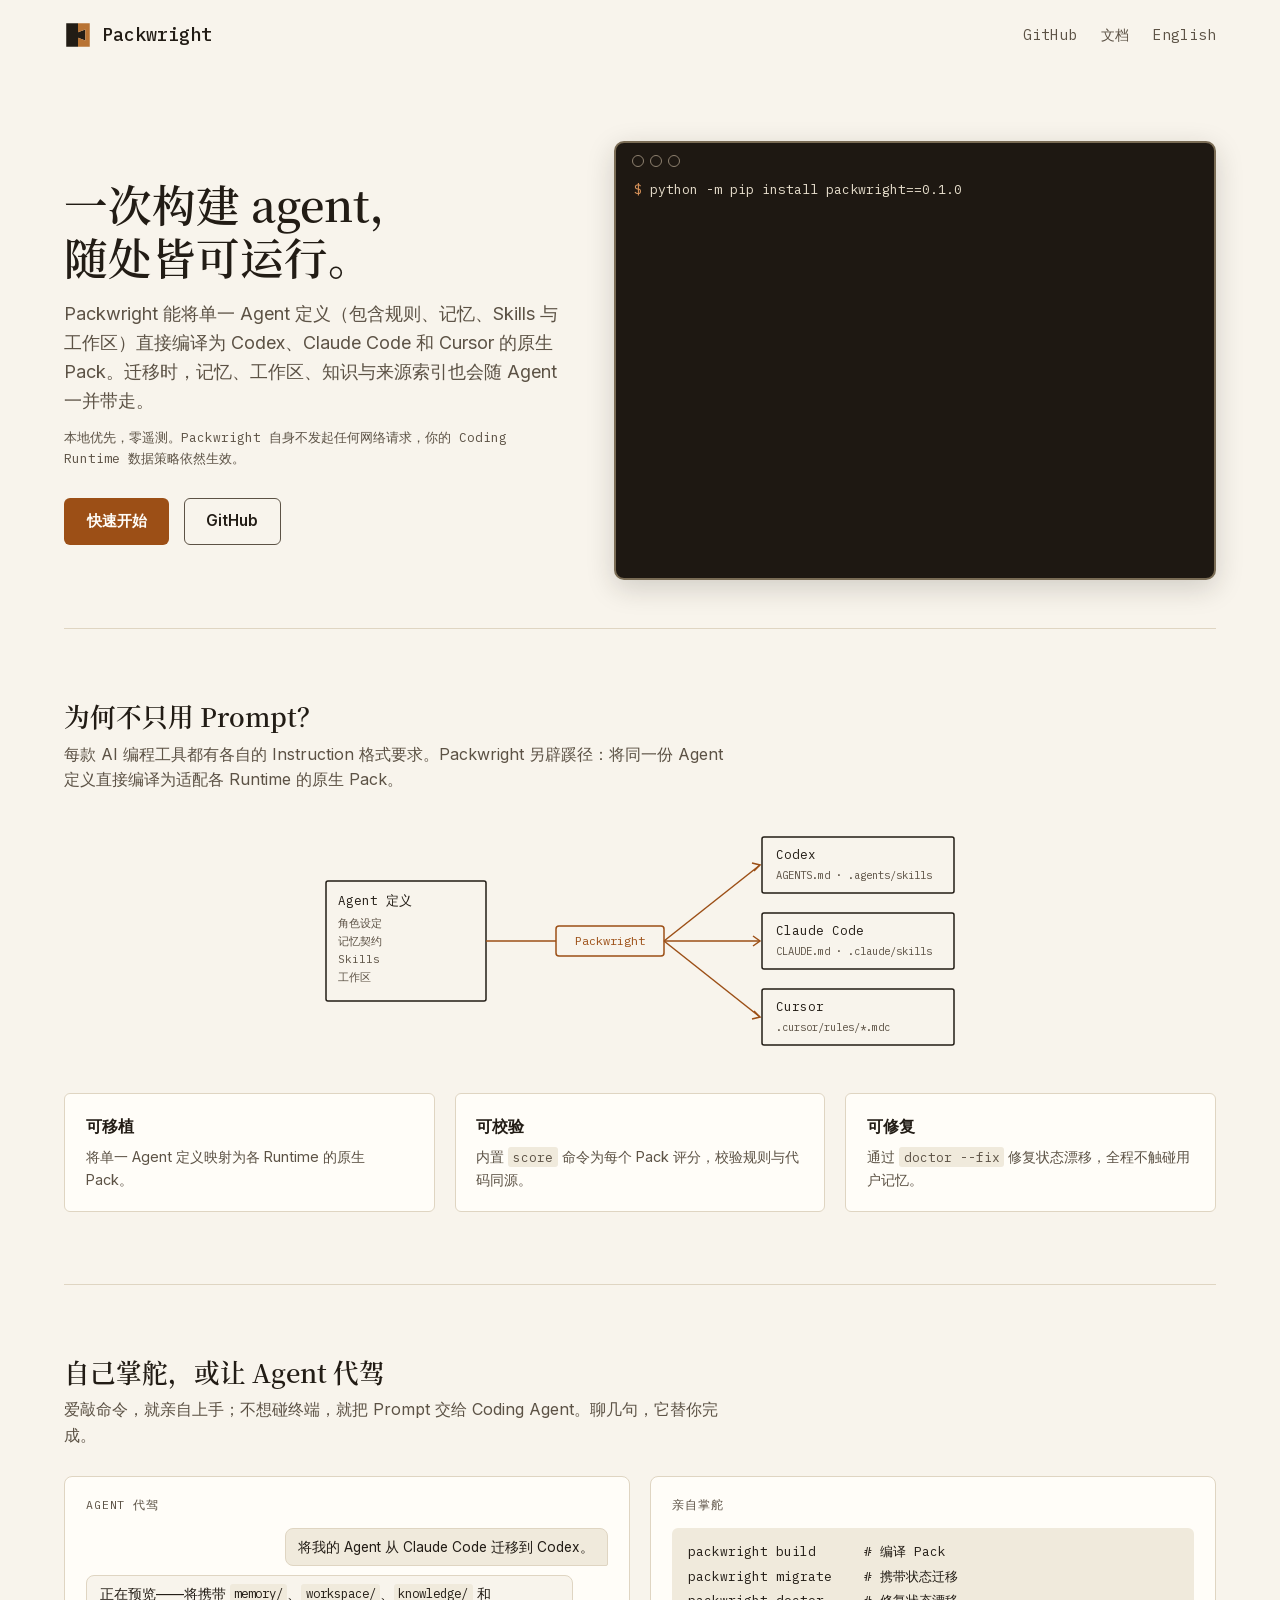
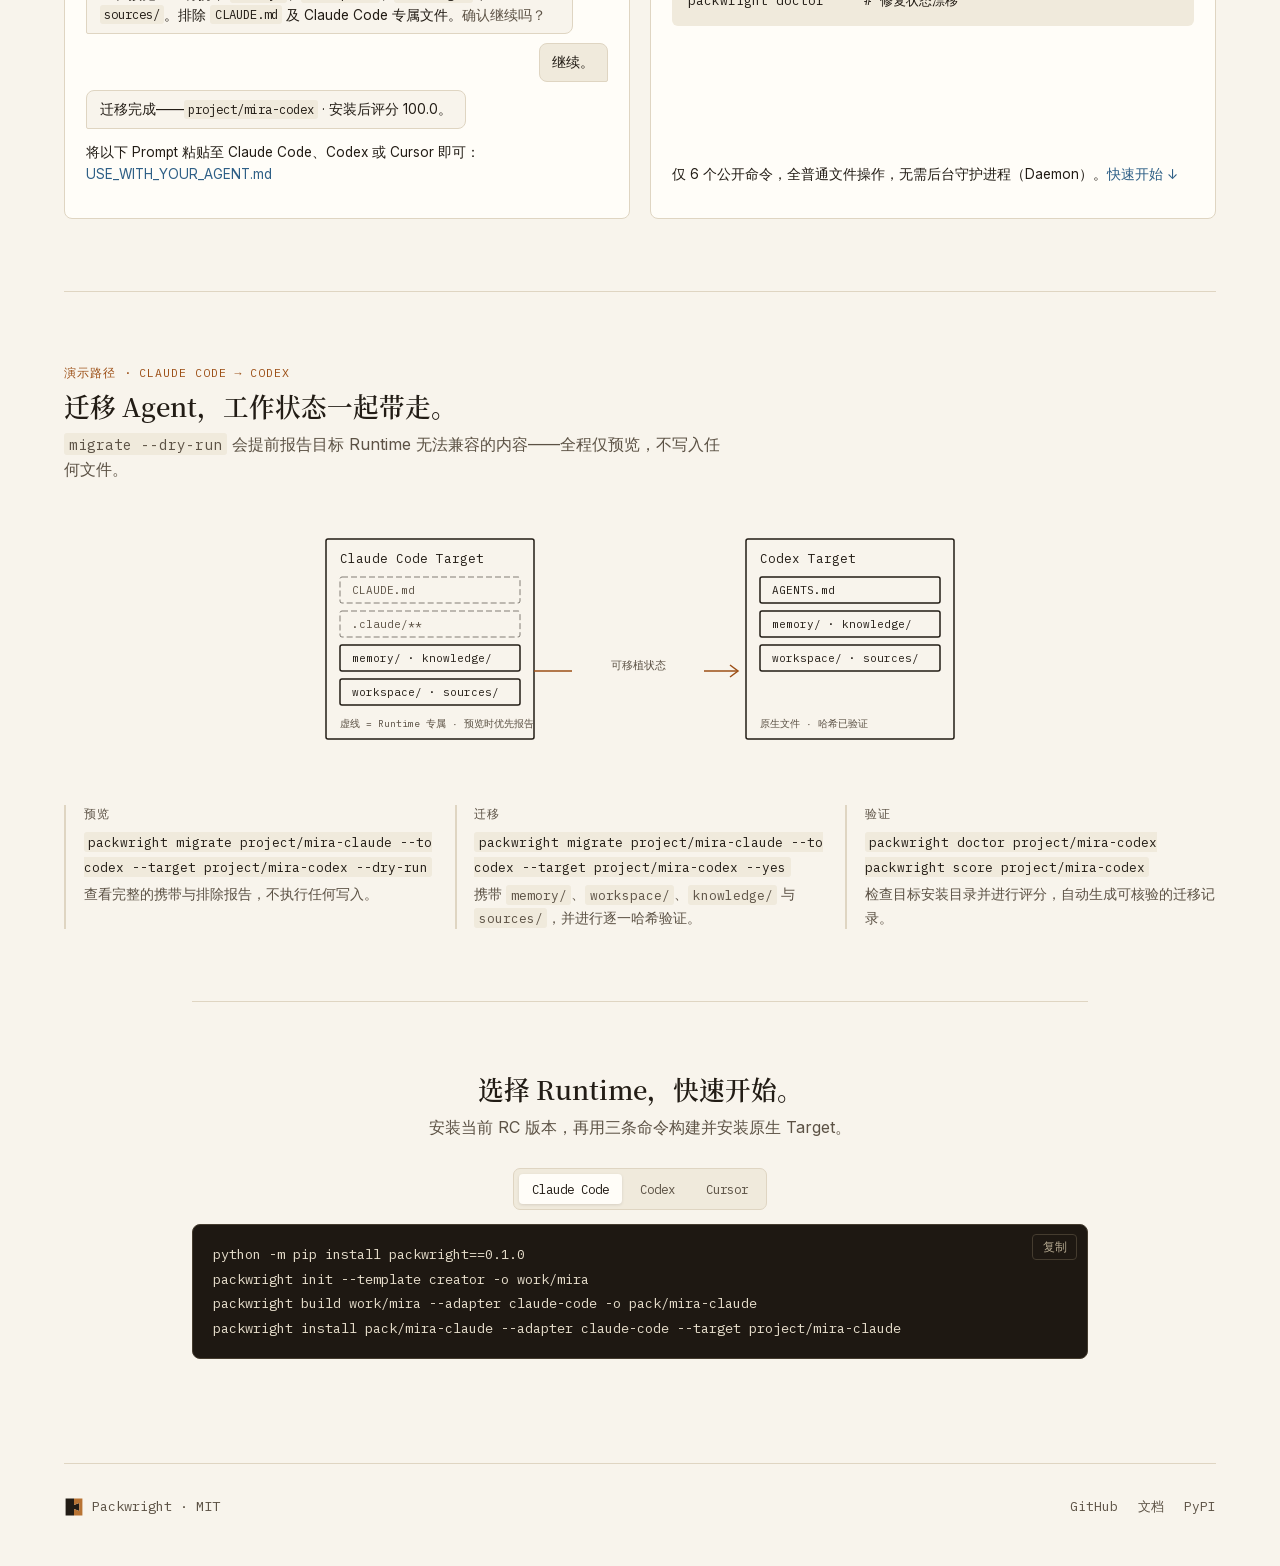
==== site/zh-CN.html @ 3d42422c "Prepare Packwright 0.1.0" ====
<!doctype html>
<html lang="zh-CN" data-theme="light">
<head>
<meta charset="utf-8">
<meta name="viewport" content="width=device-width, initial-scale=1">
<meta http-equiv="Content-Security-Policy" content="default-src 'none'; style-src 'unsafe-inline'; script-src 'self'; img-src 'self' data:; font-src 'self'; connect-src 'none'; media-src 'none'; frame-src 'none'; object-src 'none'; base-uri 'none'; form-action 'none'">
<link rel="canonical" href="https://pioneerjeff-labs.github.io/packwright/zh-CN.html">
<link rel="alternate" hreflang="en" href="https://pioneerjeff-labs.github.io/packwright/">
<link rel="alternate" hreflang="zh-CN" href="https://pioneerjeff-labs.github.io/packwright/zh-CN.html">
<link rel="alternate" hreflang="x-default" href="https://pioneerjeff-labs.github.io/packwright/">
<link rel="preload" href="../assets/fonts/fraunces-latin-600.woff2" as="font" type="font/woff2" crossorigin>
<link rel="preload" href="../assets/fonts/packwright-han-serif-600.otf" as="font" type="font/otf" crossorigin>
<link rel="preload" href="../assets/fonts/inter-latin-400-600.woff2" as="font" type="font/woff2" crossorigin>
<link rel="preload" href="../assets/fonts/ibm-plex-mono-latin-400.woff2" as="font" type="font/woff2" crossorigin>
<link rel="preload" href="../assets/fonts/ibm-plex-mono-latin-500.woff2" as="font" type="font/woff2" crossorigin>
<title>Packwright — 一次构建 agent，随处皆可运行</title>
<meta name="description" content="Packwright 可将单一 agent 定义编译为适配 Codex、Claude Code 和 Cursor 的原生 pack。一次构建，随处运行。">
<meta property="og:type" content="website">
<meta property="og:site_name" content="Packwright">
<meta property="og:locale" content="zh_CN">
<meta property="og:locale:alternate" content="en_US">
<meta property="og:title" content="Packwright — 一次构建 agent，随处皆可运行">
<meta property="og:description" content="将单一 agent 定义编译为 Codex、Claude Code 与 Cursor 的原生 pack。">
<meta property="og:url" content="https://pioneerjeff-labs.github.io/packwright/zh-CN.html">
<meta property="og:image" content="https://pioneerjeff-labs.github.io/packwright/assets/social-preview.png">
<meta name="twitter:card" content="summary_large_image">
<meta name="twitter:title" content="Packwright — 一次构建 agent，随处皆可运行">
<meta name="twitter:description" content="将单一 agent 定义编译为 Codex、Claude Code 与 Cursor 的原生 pack。">
<meta name="twitter:image" content="https://pioneerjeff-labs.github.io/packwright/assets/social-preview.png">
<style>
  @font-face{font-family:"Fraunces";font-style:normal;font-weight:600;font-display:swap;src:url("../assets/fonts/fraunces-latin-600.woff2") format("woff2");}
  @font-face{font-family:"Packwright Han Serif";font-style:normal;font-weight:600;font-display:swap;src:url("../assets/fonts/packwright-han-serif-600.otf") format("opentype");}
  @font-face{font-family:"Inter";font-style:normal;font-weight:100 900;font-display:swap;src:url("../assets/fonts/inter-latin-400-600.woff2") format("woff2");}
  @font-face{font-family:"IBM Plex Mono";font-style:normal;font-weight:400;font-display:swap;src:url("../assets/fonts/ibm-plex-mono-latin-400.woff2") format("woff2");}
  @font-face{font-family:"IBM Plex Mono";font-style:normal;font-weight:500;font-display:swap;src:url("../assets/fonts/ibm-plex-mono-latin-500.woff2") format("woff2");}
  :root {
    --pw-bg:#F8F4EC; --pw-bg-raised:#FFFDF8; --pw-text:#221C15; --pw-text-muted:#5C5245;
    --pw-border:#DFD5C2; --pw-accent:#9C4F16; --pw-accent-hover:#7F3F10; --pw-on-accent:#FFFDF8;
    --pw-link:#2E5F86; --pw-code-bg:#F0EADC; --mark-ink:#221C15;
    --f-display:"Packwright Han Serif","Noto Serif SC","Source Han Serif SC",serif;
    --f-body:"Inter",-apple-system,BlinkMacSystemFont,"Segoe UI",Roboto,"Noto Sans SC","PingFang SC","Microsoft YaHei",sans-serif;
    --f-mono:"IBM Plex Mono",ui-monospace,"SF Mono",Menlo,Consolas,"PingFang SC",monospace;
  }
  @media (prefers-color-scheme: dark){:root{
    --pw-bg:#221C15; --pw-bg-raised:#2C251C; --pw-text:#EFE8DB; --pw-text-muted:#B3A78F;
    --pw-border:#453C2F; --pw-accent:#D9935A; --pw-accent-hover:#E5A873; --pw-on-accent:#221C15;
    --pw-link:#8AB6D9; --pw-code-bg:#1A150F; --mark-ink:#EFE8DB;}}
  :root[data-theme="dark"]{
    --pw-bg:#221C15; --pw-bg-raised:#2C251C; --pw-text:#EFE8DB; --pw-text-muted:#B3A78F;
    --pw-border:#453C2F; --pw-accent:#D9935A; --pw-accent-hover:#E5A873; --pw-on-accent:#221C15;
    --pw-link:#8AB6D9; --pw-code-bg:#1A150F; --mark-ink:#EFE8DB;}
  :root[data-theme="light"]{
    --pw-bg:#F8F4EC; --pw-bg-raised:#FFFDF8; --pw-text:#221C15; --pw-text-muted:#5C5245;
    --pw-border:#DFD5C2; --pw-accent:#9C4F16; --pw-accent-hover:#7F3F10; --pw-on-accent:#FFFDF8;
    --pw-link:#2E5F86; --pw-code-bg:#F0EADC; --mark-ink:#221C15;}

  body{margin:0;background:var(--pw-bg);color:var(--pw-text);font-family:var(--f-body);line-height:1.6;}
  .wrap{max-width:72rem;margin:0 auto;padding:0 1.5rem;}
  a{color:var(--pw-link);text-decoration:none;}
  a:hover{text-decoration:underline;}
  :focus-visible{outline:2px solid var(--pw-accent);outline-offset:2px;}
  .btn-accent:focus-visible{outline-color:var(--pw-on-accent);outline-offset:-4px;}

  nav{display:flex;align-items:center;justify-content:space-between;padding:1.25rem 0;}
  .brand{display:flex;align-items:center;gap:.6rem;color:var(--pw-text);}
  .brand svg{width:28px;height:28px;flex:none;}
  .brand .wm{font-family:var(--f-mono);font-weight:500;font-size:1.15rem;}
  nav .links{display:flex;gap:1.5rem;font-family:var(--f-mono);font-size:.9rem;}
  nav .links a{color:var(--pw-text-muted);}
  @media (max-width:520px){
    .brand{gap:.4rem;}.brand svg{width:24px;height:24px;}.brand .wm{font-size:.95rem;}
    nav .links{gap:.8rem;font-size:.72rem;}
  }

  .hero{padding:4.5rem 0 3rem;display:grid;grid-template-columns:minmax(0,5fr) minmax(0,6fr);gap:3rem;align-items:center;}
  @media (max-width:900px){.hero{grid-template-columns:1fr;padding-top:2.5rem;}}
  h1{font-family:var(--f-display);font-weight:600;font-size:clamp(2rem,3.4vw,2.75rem);line-height:1.05;letter-spacing:-.015em;margin:0 0 1.1rem;text-wrap:balance;}
  .hero h1{line-height:1.22;letter-spacing:0;}
  .sub{font-size:1.125rem;color:var(--pw-text-muted);margin:0 0 .8rem;max-width:34rem;}
  .trust{font-family:var(--f-mono);font-size:.8rem;color:var(--pw-text-muted);margin:0 0 1.8rem;}
  .cta{display:flex;gap:.9rem;flex-wrap:wrap;}
  .btn{display:inline-block;padding:.65rem 1.35rem;border-radius:6px;font-weight:600;font-size:.95rem;cursor:pointer;border:1px solid transparent;}
  .btn-accent{background:var(--pw-accent);color:var(--pw-on-accent);}
  .btn-accent:hover{background:var(--pw-accent-hover);text-decoration:none;}
  .btn-ghost{border-color:var(--pw-text-muted);color:var(--pw-text);}
  .btn-ghost:hover{border-color:var(--pw-text);text-decoration:none;}

  .term{background:#1E1812;border:2px solid #7A6C55;border-radius:10px;font-family:var(--f-mono);
    font-size:.82rem;line-height:1.75;overflow:hidden;box-shadow:0 8px 28px rgba(34,28,21,.18);}
  .term-bar{display:flex;gap:6px;padding:.75rem 1rem .25rem;}
  .term-bar i{width:10px;height:10px;border-radius:50%;border:1.5px solid #8E816F;}
  .term-body{padding:.5rem 1.15rem 1.15rem;height:29em;overflow:auto;}
  .term-body div{white-space:pre;}
  .t-fg{color:#E6DDCB;} .t-dim{color:#8E816F;} .t-ok{color:#8FA662;}
  .t-note{color:#C9A554;} .t-cop{color:#D9935A;}
  .cursor{display:inline-block;width:.55em;height:1.1em;background:#D9935A;vertical-align:text-bottom;animation:blink 1s steps(1) infinite;}
  @keyframes blink{50%{opacity:0;}}
  @media (prefers-reduced-motion:reduce){.cursor{animation:none;}}

  section{padding:3.25rem 0;}
  @media (min-width:900px){section{padding:4.5rem 0;}}
  .sec-border{border-top:1px solid var(--pw-border);}
  h2{font-family:var(--f-display);font-weight:600;font-size:clamp(1.5rem,2vw,1.75rem);line-height:1.2;margin:0 0 .6rem;text-wrap:balance;}
  .lede{color:var(--pw-text-muted);max-width:42rem;margin:0 0 1.75rem;}
  .section-kicker{font-family:var(--f-mono);font-size:.72rem;letter-spacing:.08em;text-transform:uppercase;color:var(--pw-accent);margin:0 0 .55rem;}
  .diagram{width:100%;max-width:660px;height:auto;display:block;margin:0 auto 2rem;color:var(--pw-text);}
  .diagram text{font-family:var(--f-mono);}
  .figcap{font-family:var(--f-mono);font-size:.72rem;color:var(--pw-text-muted);text-align:center;margin:-1rem 0 2rem;}
  .cols{display:grid;grid-template-columns:repeat(auto-fit,minmax(220px,1fr));gap:1.25rem;}
  .card{background:var(--pw-bg-raised);border:1px solid var(--pw-border);border-radius:6px;padding:1.2rem 1.3rem;}
  .card h3{font-weight:600;font-size:1.02rem;margin:0 0 .35rem;}
  .card p{margin:0;font-size:.9rem;color:var(--pw-text-muted);}
  code{font-family:var(--f-mono);background:var(--pw-code-bg);padding:.12em .35em;border-radius:3px;font-size:.9em;}

  /* drive it your way */
  .drive{display:grid;grid-template-columns:repeat(auto-fit,minmax(290px,1fr));gap:1.25rem;align-items:stretch;}
  .panel{background:var(--pw-bg-raised);border:1px solid var(--pw-border);border-radius:8px;padding:1.2rem 1.3rem;display:flex;flex-direction:column;gap:.8rem;}
  .panel .tag{font-family:var(--f-mono);font-size:.72rem;letter-spacing:.08em;text-transform:uppercase;color:var(--pw-text-muted);}
  .chat{display:flex;flex-direction:column;gap:.55rem;font-size:.86rem;}
  .bub{max-width:88%;padding:.5rem .8rem;border-radius:8px;line-height:1.5;border:1px solid var(--pw-border);}
  .bub-u{align-self:flex-end;background:var(--pw-code-bg);border-bottom-right-radius:2px;}
  .bub-a{align-self:flex-start;background:var(--pw-bg);border-bottom-left-radius:2px;}
  .bub-a em{font-style:normal;color:var(--pw-text-muted);}
  .panel .foot{margin-top:auto;font-size:.85rem;}
  .minicode{font-family:var(--f-mono);font-size:.8rem;line-height:1.9;background:var(--pw-code-bg);border-radius:6px;padding:.8rem 1rem;overflow-x:auto;white-space:pre;}

  .qs{max-width:56rem;margin-inline:auto;text-align:center;}
  .qs .lede{margin-left:auto;margin-right:auto;}
  .runtime-tabs{display:inline-flex;gap:.35rem;padding:.3rem;background:var(--pw-code-bg);border:1px solid var(--pw-border);border-radius:7px;margin:0 0 .85rem;}
  .runtime-tab{font-family:var(--f-mono);font-size:.78rem;color:var(--pw-text-muted);background:transparent;border:0;border-radius:4px;padding:.45rem .8rem;cursor:pointer;}
  .runtime-tab[aria-selected="true"]{background:var(--pw-bg-raised);color:var(--pw-text);box-shadow:0 1px 3px rgba(34,28,21,.12);}
  .runtime-tab:hover{color:var(--pw-text);}
  .codeblock{position:relative;background:#1E1812;border:1px solid #453C2F;border-radius:8px;padding:1.1rem 1.25rem;overflow-x:auto;text-align:left;}
  .codeblock pre{margin:0;font-family:var(--f-mono);font-size:.85rem;line-height:1.8;color:#E6DDCB;}
  .copybtn{position:absolute;top:.6rem;right:.6rem;font-family:var(--f-mono);font-size:.72rem;
    background:transparent;color:#B3A78F;border:1px solid #453C2F;border-radius:4px;padding:.25rem .6rem;cursor:pointer;}
  .copybtn:hover{color:#EFE8DB;border-color:#8E816F;}
  @media (max-width:520px){.codeblock{padding-top:2.8rem;}}

  .winline{color:var(--pw-text-muted);max-width:42rem;margin:0 0 1.75rem;}
  .steps{display:grid;grid-template-columns:repeat(auto-fit,minmax(220px,1fr));gap:1.25rem;}
  .step{border-left:2px solid var(--pw-border);padding-left:1.1rem;}
  .step .n{font-family:var(--f-mono);font-size:.72rem;letter-spacing:.08em;text-transform:uppercase;color:var(--pw-text-muted);display:block;margin-bottom:.3rem;}
  .step p{margin:.2rem 0 0;font-size:.9rem;color:var(--pw-text-muted);}
  .step code{font-size:.8rem;}

  footer{border-top:1px solid var(--pw-border);padding:2rem 0 3rem;margin-top:2rem;
    display:flex;justify-content:space-between;gap:1.5rem;flex-wrap:wrap;align-items:center;}
  footer .fbrand{display:flex;align-items:center;gap:.5rem;}
  footer .fbrand svg{width:20px;height:20px;}
  footer .fbrand span{font-family:var(--f-mono);font-size:.85rem;color:var(--pw-text-muted);}
  footer .flinks{display:flex;gap:1.25rem;font-family:var(--f-mono);font-size:.8rem;flex-wrap:wrap;}
  footer .flinks a,footer .note{color:var(--pw-text-muted);}
  footer .note{font-size:.75rem;max-width:26rem;}
</style>
</head>
<body>
<div class="wrap">
  <nav aria-label="主导航">
    <a class="brand" href="zh-CN.html" aria-label="Packwright 中文首页">
      <svg viewBox="0 0 100 100" role="img" aria-label="Packwright 燕尾榫标识">
        <path fill="var(--mark-ink)" d="M8 8 H50 V40 L76 30 V70 L50 60 V92 H8 Z"/>
        <path fill="#B87333" d="M92 8 H50 V40 L76 30 V70 L50 60 V92 H92 Z"/>
      </svg>
      <span class="wm">Packwright</span>
    </a>
    <div class="links">
      <a href="https://github.com/pioneerjeff-labs/packwright">GitHub</a>
      <a href="https://github.com/pioneerjeff-labs/packwright/blob/main/docs/CLI.md">文档</a>
      <a href="index.html" lang="en" hreflang="en">English</a>
    </div>
  </nav>

  <header class="hero">
    <div>
      <h1>一次构建 agent，<br>随处皆可运行。</h1>
      <p class="sub">Packwright 能将单一 Agent 定义（包含规则、记忆、Skills 与工作区）直接编译为 Codex、Claude Code 和 Cursor 的原生 Pack。迁移时，记忆、工作区、知识与来源索引也会随 Agent 一并带走。</p>
      <p class="trust">本地优先，零遥测。Packwright 自身不发起任何网络请求，你的 Coding Runtime 数据策略依然生效。</p>
      <div class="cta">
        <a class="btn btn-accent" href="#quickstart">快速开始</a>
        <a class="btn btn-ghost" href="https://github.com/pioneerjeff-labs/packwright">GitHub</a>
      </div>
    </div>
    <div class="term" aria-label="终端演示：构建 Claude Code Target，再迁移到 Codex">
      <div class="term-bar" aria-hidden="true"><i></i><i></i><i></i></div>
      <div class="term-body" id="term"></div>
    </div>
  </header>

  <section class="sec-border" id="why">
    <h2>为何不只用 Prompt？</h2>
    <p class="lede">每款 AI 编程工具都有各自的 Instruction 格式要求。Packwright 另辟蹊径：将同一份 Agent 定义直接编译为适配各 Runtime 的原生 Pack。</p>
    <svg class="diagram" viewBox="0 0 660 240" role="img" aria-label="一份 Agent 定义通过 Packwright 编译成 Codex、Claude Code 和 Cursor 的原生 Pack">
      <rect x="16" y="60" width="160" height="120" rx="2" fill="none" stroke="currentColor" stroke-width="1.5"/>
      <text x="28" y="84" font-size="12.5" fill="currentColor">Agent 定义</text>
      <text x="28" y="106" font-size="11" fill="var(--pw-text-muted)">角色设定</text>
      <text x="28" y="124" font-size="11" fill="var(--pw-text-muted)">记忆契约</text>
      <text x="28" y="142" font-size="11" fill="var(--pw-text-muted)">Skills</text>
      <text x="28" y="160" font-size="11" fill="var(--pw-text-muted)">工作区</text>
      <line x1="176" y1="120" x2="246" y2="120" stroke="var(--pw-accent)" stroke-width="1.5"/>
      <rect x="246" y="105" width="108" height="30" rx="3" fill="none" stroke="var(--pw-accent)" stroke-width="1.5"/>
      <text x="300" y="124" font-size="12" fill="var(--pw-accent)" text-anchor="middle">Packwright</text>
      <line x1="354" y1="120" x2="450" y2="44" stroke="var(--pw-accent)" stroke-width="1.5"/>
      <line x1="354" y1="120" x2="450" y2="120" stroke="var(--pw-accent)" stroke-width="1.5"/>
      <line x1="354" y1="120" x2="450" y2="196" stroke="var(--pw-accent)" stroke-width="1.5"/>
      <path d="M442 42 L450 44 L444 50" fill="none" stroke="var(--pw-accent)" stroke-width="1.5"/>
      <path d="M443 115 L450 120 L443 125" fill="none" stroke="var(--pw-accent)" stroke-width="1.5"/>
      <path d="M444 190 L450 196 L442 198" fill="none" stroke="var(--pw-accent)" stroke-width="1.5"/>
      <rect x="452" y="16" width="192" height="56" rx="2" fill="none" stroke="currentColor" stroke-width="1.5"/>
      <text x="466" y="38" font-size="12.5" fill="currentColor">Codex</text>
      <text x="466" y="58" font-size="10.5" fill="var(--pw-text-muted)">AGENTS.md · .agents/skills</text>
      <rect x="452" y="92" width="192" height="56" rx="2" fill="none" stroke="currentColor" stroke-width="1.5"/>
      <text x="466" y="114" font-size="12.5" fill="currentColor">Claude Code</text>
      <text x="466" y="134" font-size="10.5" fill="var(--pw-text-muted)">CLAUDE.md · .claude/skills</text>
      <rect x="452" y="168" width="192" height="56" rx="2" fill="none" stroke="currentColor" stroke-width="1.5"/>
      <text x="466" y="190" font-size="12.5" fill="currentColor">Cursor</text>
      <text x="466" y="210" font-size="10.5" fill="var(--pw-text-muted)">.cursor/rules/*.mdc</text>
    </svg>
    <div class="cols">
      <div class="card"><h3>可移植</h3><p>将单一 Agent 定义映射为各 Runtime 的原生 Pack。</p></div>
      <div class="card"><h3>可校验</h3><p>内置 <code>score</code> 命令为每个 Pack 评分，校验规则与代码同源。</p></div>
      <div class="card"><h3>可修复</h3><p>通过 <code>doctor --fix</code> 修复状态漂移，全程不触碰用户记忆。</p></div>
    </div>
  </section>

  <section class="sec-border" id="drive">
    <h2>自己掌舵，或让 Agent 代驾</h2>
    <p class="lede">爱敲命令，就亲自上手；不想碰终端，就把 Prompt 交给 Coding Agent。聊几句，它替你完成。</p>
    <div class="drive">
      <div class="panel">
        <span class="tag">Agent 代驾</span>
        <div class="chat" aria-label="与 Coding Agent 对话的示例">
          <div class="bub bub-u">将我的 Agent 从 Claude Code 迁移到 Codex。</div>
          <div class="bub bub-a">正在预览——将携带 <code>memory/</code>、<code>workspace/</code>、<code>knowledge/</code> 和 <code>sources/</code>。排除 <code>CLAUDE.md</code> 及 Claude Code 专属文件。<em>确认继续吗？</em></div>
          <div class="bub bub-u">继续。</div>
          <div class="bub bub-a">迁移完成——<code>project/mira-codex</code> · 安装后评分 100.0。</div>
        </div>
        <p class="foot">将以下 Prompt 粘贴至 Claude Code、Codex 或 Cursor 即可：<a href="https://github.com/pioneerjeff-labs/packwright/blob/main/docs/USE_WITH_YOUR_AGENT.md">USE_WITH_YOUR_AGENT.md</a></p>
      </div>
      <div class="panel">
        <span class="tag">亲自掌舵</span>
        <div class="minicode">packwright build      # 编译 Pack
packwright migrate    # 携带状态迁移
packwright doctor     # 修复状态漂移</div>
        <p class="foot">仅 6 个公开命令，全普通文件操作，无需后台守护进程（Daemon）。<a href="#quickstart">快速开始 ↓</a></p>
      </div>
    </div>
  </section>

  <section class="sec-border" id="migrate">
    <p class="section-kicker">演示路径 · Claude Code → Codex</p>
    <h2>迁移 Agent，工作状态一起带走。</h2>
    <p class="winline"><code>migrate --dry-run</code> 会提前报告目标 Runtime 无法兼容的内容——全程仅预览，不写入任何文件。</p>
    <svg class="diagram" viewBox="0 0 660 262" role="img" aria-label="从 Claude Code Target 迁移到 Codex Target：可移植状态会被携带，Runtime 专属文件会留在原处并提前报告">
      <rect x="16" y="28" width="208" height="200" rx="2" fill="none" stroke="currentColor" stroke-width="1.5"/>
      <text x="30" y="52" font-size="12.5" fill="currentColor">Claude Code Target</text>
      <rect x="30" y="66" width="180" height="26" rx="2" fill="none" stroke="currentColor" stroke-width="1" stroke-dasharray="6 3" opacity=".55"/>
      <text x="42" y="83" font-size="11" fill="var(--pw-text-muted)">CLAUDE.md</text>
      <rect x="30" y="100" width="180" height="26" rx="2" fill="none" stroke="currentColor" stroke-width="1" stroke-dasharray="6 3" opacity=".55"/>
      <text x="42" y="117" font-size="11" fill="var(--pw-text-muted)">.claude/**</text>
      <rect x="30" y="134" width="180" height="26" rx="2" fill="none" stroke="currentColor" stroke-width="1.5"/>
      <text x="42" y="151" font-size="11" fill="currentColor">memory/ · knowledge/</text>
      <rect x="30" y="168" width="180" height="26" rx="2" fill="none" stroke="currentColor" stroke-width="1.5"/>
      <text x="42" y="185" font-size="11" fill="currentColor">workspace/ · sources/</text>
      <text x="30" y="216" font-size="9.5" fill="var(--pw-text-muted)">虚线 = Runtime 专属 · 预览时优先报告</text>
      <line x1="224" y1="160" x2="428" y2="160" stroke="var(--pw-accent)" stroke-width="1.5"/>
      <path d="M420 154 L428 160 L420 166" fill="none" stroke="var(--pw-accent)" stroke-width="1.5"/>
      <rect x="262" y="144" width="132" height="20" fill="var(--pw-bg)"/>
      <text x="328" y="158" font-size="10.5" fill="var(--pw-text-muted)" text-anchor="middle">可移植状态</text>
      <rect x="436" y="28" width="208" height="200" rx="2" fill="none" stroke="currentColor" stroke-width="1.5"/>
      <text x="450" y="52" font-size="12.5" fill="currentColor">Codex Target</text>
      <rect x="450" y="66" width="180" height="26" rx="2" fill="none" stroke="currentColor" stroke-width="1.5"/>
      <text x="462" y="83" font-size="11" fill="currentColor">AGENTS.md</text>
      <text x="462" y="60" font-size="9.5" fill="var(--pw-text-muted)"></text>
      <rect x="450" y="100" width="180" height="26" rx="2" fill="none" stroke="currentColor" stroke-width="1.5"/>
      <text x="462" y="117" font-size="11" fill="currentColor">memory/ · knowledge/</text>
      <rect x="450" y="134" width="180" height="26" rx="2" fill="none" stroke="currentColor" stroke-width="1.5"/>
      <text x="462" y="151" font-size="11" fill="currentColor">workspace/ · sources/</text>
      <text x="450" y="216" font-size="9.5" fill="var(--pw-text-muted)">原生文件 · 哈希已验证</text>
    </svg>
    <div class="steps">
      <div class="step"><span class="n">预览</span><code>packwright migrate project/mira-claude --to codex --target project/mira-codex --dry-run</code><p>查看完整的携带与排除报告，不执行任何写入。</p></div>
      <div class="step"><span class="n">迁移</span><code>packwright migrate project/mira-claude --to codex --target project/mira-codex --yes</code><p>携带 <code>memory/</code>、<code>workspace/</code>、<code>knowledge/</code> 与 <code>sources/</code>，并进行逐一哈希验证。</p></div>
      <div class="step"><span class="n">验证</span><code>packwright doctor project/mira-codex<br>packwright score project/mira-codex</code><p>检查目标安装目录并进行评分，自动生成可核验的迁移记录。</p></div>
    </div>
  </section>

  <section class="sec-border qs" id="quickstart">
    <h2>选择 Runtime，快速开始。</h2>
    <p class="lede">安装当前 RC 版本，再用三条命令构建并安装原生 Target。</p>
    <div class="runtime-tabs" role="tablist" aria-label="选择 Runtime">
      <button class="runtime-tab" id="runtime-claude" type="button" role="tab" aria-selected="true" aria-controls="quickstart-panel" data-adapter="claude-code">Claude Code</button>
      <button class="runtime-tab" id="runtime-codex" type="button" role="tab" aria-selected="false" aria-controls="quickstart-panel" data-adapter="codex" tabindex="-1">Codex</button>
      <button class="runtime-tab" id="runtime-cursor" type="button" role="tab" aria-selected="false" aria-controls="quickstart-panel" data-adapter="cursor" tabindex="-1">Cursor</button>
    </div>
    <div class="codeblock" id="quickstart-panel" role="tabpanel" aria-labelledby="runtime-claude">
      <button class="copybtn" id="copyqs" data-idle-label="复制" data-copied-label="已复制" aria-label="复制快速开始命令">复制</button>
      <pre id="qs-code">python -m pip install packwright==0.1.0
packwright init --template creator -o work/mira
packwright build work/mira --adapter claude-code -o pack/mira-claude
packwright install pack/mira-claude --adapter claude-code --target project/mira-claude</pre>
    </div>
  </section>

  <footer>
    <div class="fbrand">
      <svg viewBox="0 0 100 100" aria-hidden="true">
        <path fill="var(--mark-ink)" d="M8 8 H50 V40 L76 30 V70 L50 60 V92 H8 Z"/>
        <path fill="#B87333" d="M92 8 H50 V40 L76 30 V70 L50 60 V92 H92 Z"/>
      </svg>
      <span>Packwright · MIT</span>
    </div>
    <div class="flinks">
      <a href="https://github.com/pioneerjeff-labs/packwright">GitHub</a>
      <a href="https://github.com/pioneerjeff-labs/packwright/blob/main/docs/CLI.md">文档</a>
      <a href="https://pypi.org/project/packwright/0.1.0/">PyPI</a>
    </div>
  </footer>
</div>

<script src="demo.js" defer></script>
</body>
</html>
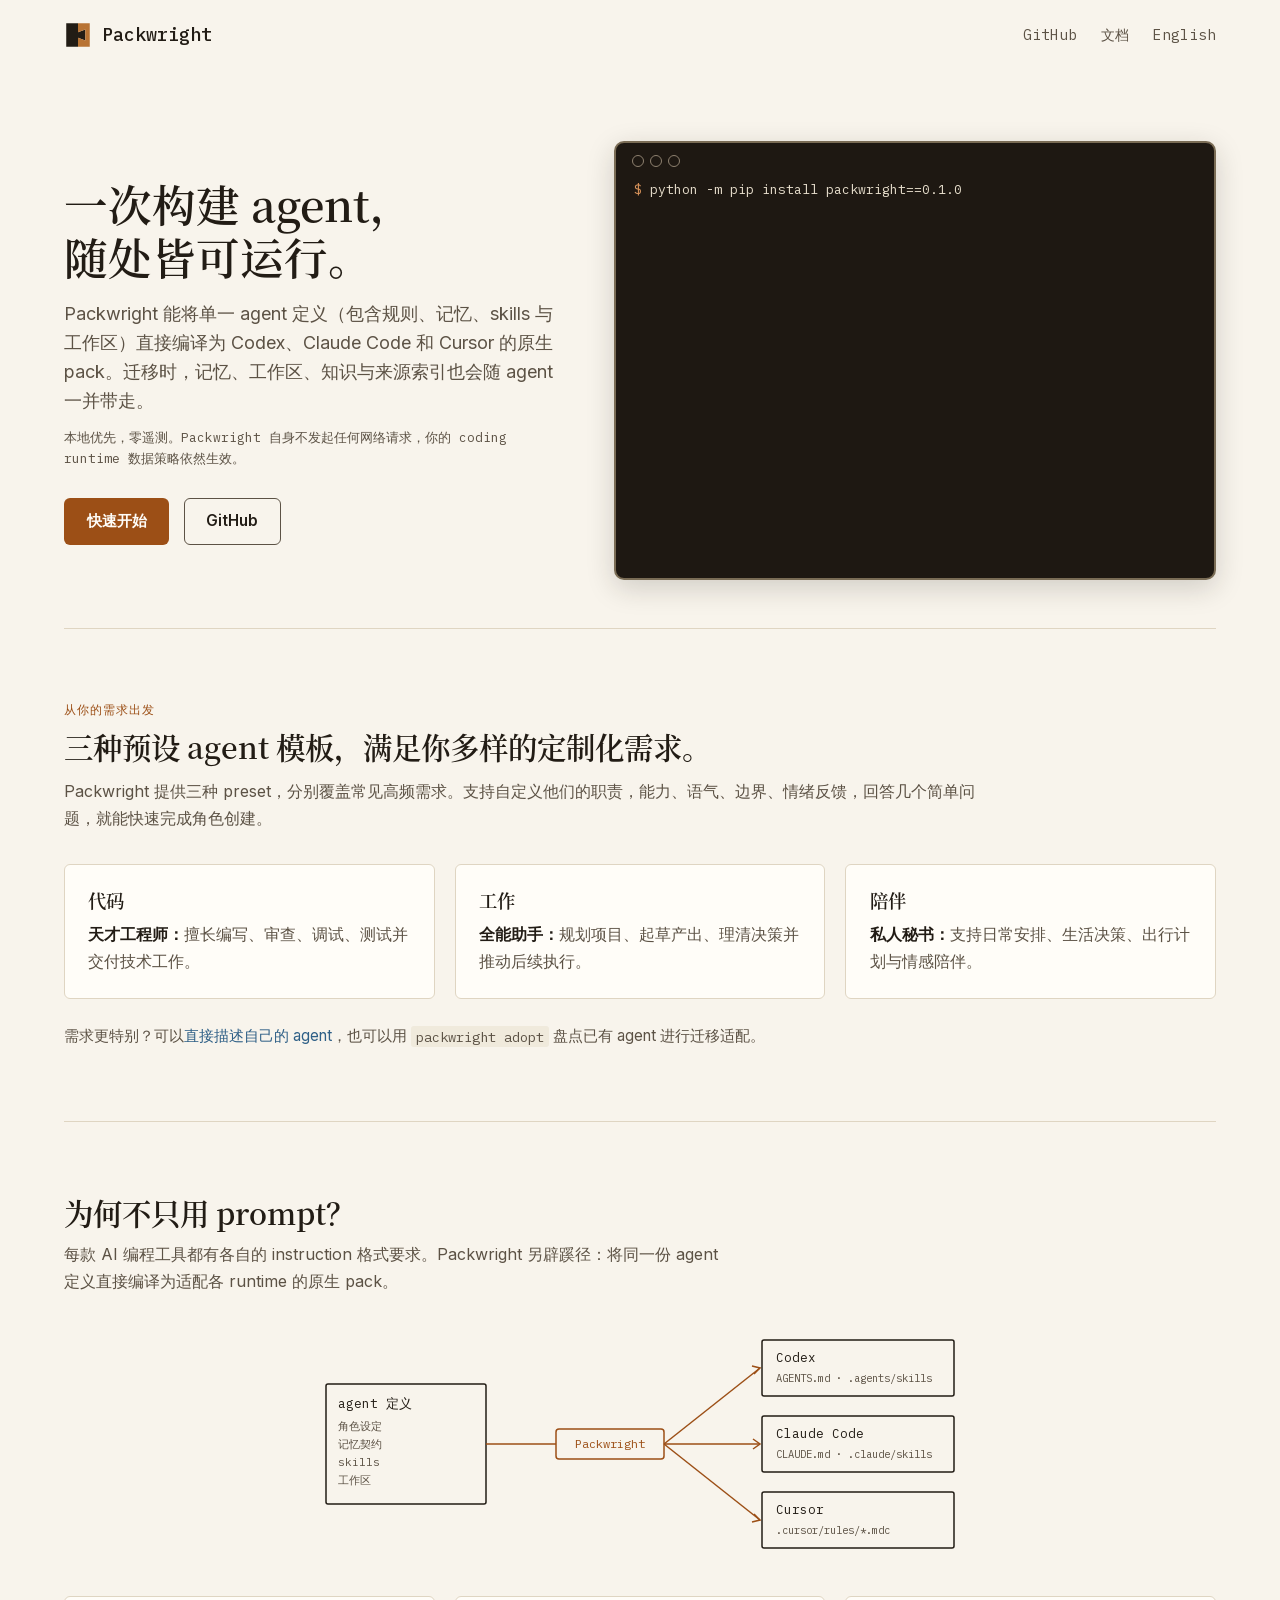
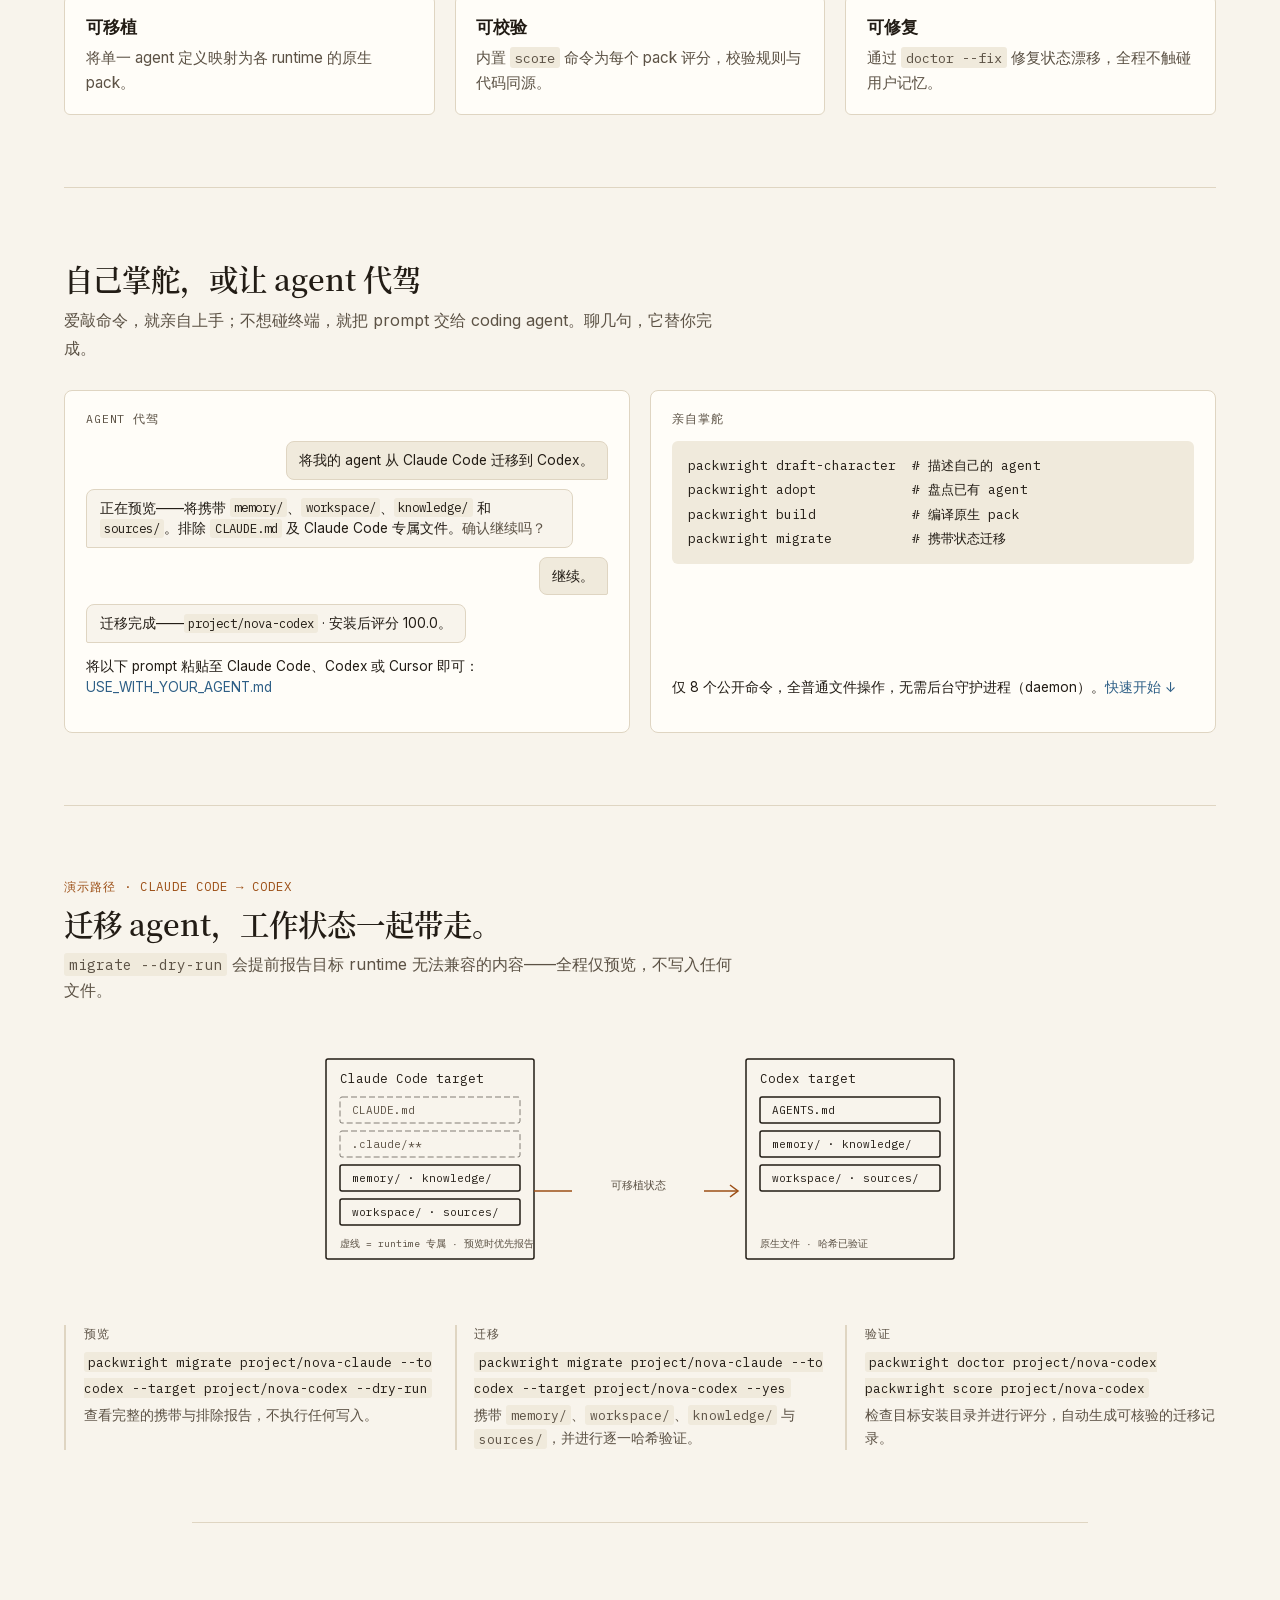
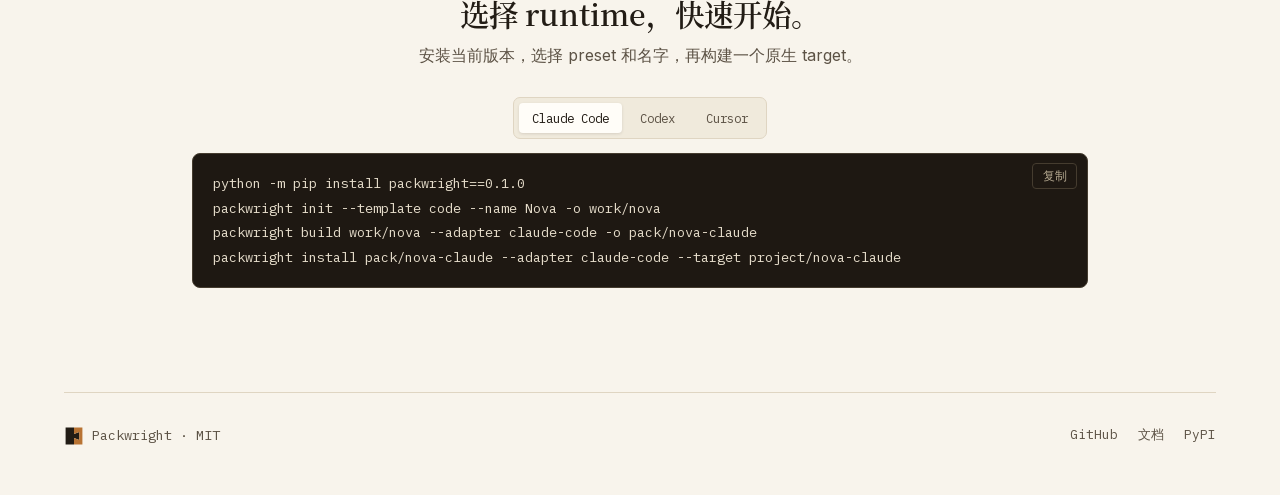
==== commit 447d9a0f: "Finalize 0.1.0 creation flow and launch hardening" ====
--- a/site/zh-CN.html
+++ b/site/zh-CN.html
@@ -37,7 +37,7 @@
     --pw-bg:#F8F4EC; --pw-bg-raised:#FFFDF8; --pw-text:#221C15; --pw-text-muted:#5C5245;
     --pw-border:#DFD5C2; --pw-accent:#9C4F16; --pw-accent-hover:#7F3F10; --pw-on-accent:#FFFDF8;
     --pw-link:#2E5F86; --pw-code-bg:#F0EADC; --mark-ink:#221C15;
-    --f-display:"Packwright Han Serif","Noto Serif SC","Source Han Serif SC",serif;
+    --f-display:"Packwright Han Serif","Songti SC","STSong","Noto Serif SC","Source Han Serif SC","SimSun",serif;
     --f-body:"Inter",-apple-system,BlinkMacSystemFont,"Segoe UI",Roboto,"Noto Sans SC","PingFang SC","Microsoft YaHei",sans-serif;
     --f-mono:"IBM Plex Mono",ui-monospace,"SF Mono",Menlo,Consolas,"PingFang SC",monospace;
   }
@@ -54,7 +54,7 @@
     --pw-border:#DFD5C2; --pw-accent:#9C4F16; --pw-accent-hover:#7F3F10; --pw-on-accent:#FFFDF8;
     --pw-link:#2E5F86; --pw-code-bg:#F0EADC; --mark-ink:#221C15;}
 
-  body{margin:0;background:var(--pw-bg);color:var(--pw-text);font-family:var(--f-body);line-height:1.6;}
+  body{margin:0;background:var(--pw-bg);color:var(--pw-text);font-family:var(--f-body);font-size:16px;line-height:1.6;}
   .wrap{max-width:72rem;margin:0 auto;padding:0 1.5rem;}
   a{color:var(--pw-link);text-decoration:none;}
   a:hover{text-decoration:underline;}
@@ -100,16 +100,27 @@
   section{padding:3.25rem 0;}
   @media (min-width:900px){section{padding:4.5rem 0;}}
   .sec-border{border-top:1px solid var(--pw-border);}
-  h2{font-family:var(--f-display);font-weight:600;font-size:clamp(1.5rem,2vw,1.75rem);line-height:1.2;margin:0 0 .6rem;text-wrap:balance;}
-  .lede{color:var(--pw-text-muted);max-width:42rem;margin:0 0 1.75rem;}
-  .section-kicker{font-family:var(--f-mono);font-size:.72rem;letter-spacing:.08em;text-transform:uppercase;color:var(--pw-accent);margin:0 0 .55rem;}
+  h2{font-family:var(--f-display);font-weight:600;font-size:clamp(1.625rem,2.3vw,2rem);line-height:1.25;margin:0 0 .65rem;text-wrap:balance;}
+  .lede{color:var(--pw-text-muted);font-size:1rem;line-height:1.7;max-width:42rem;margin:0 0 1.75rem;}
+  .section-kicker{font-family:var(--f-mono);font-size:.78rem;line-height:1.4;letter-spacing:.08em;text-transform:uppercase;color:var(--pw-accent);margin:0 0 .6rem;}
   .diagram{width:100%;max-width:660px;height:auto;display:block;margin:0 auto 2rem;color:var(--pw-text);}
   .diagram text{font-family:var(--f-mono);}
   .figcap{font-family:var(--f-mono);font-size:.72rem;color:var(--pw-text-muted);text-align:center;margin:-1rem 0 2rem;}
   .cols{display:grid;grid-template-columns:repeat(auto-fit,minmax(220px,1fr));gap:1.25rem;}
   .card{background:var(--pw-bg-raised);border:1px solid var(--pw-border);border-radius:6px;padding:1.2rem 1.3rem;}
-  .card h3{font-weight:600;font-size:1.02rem;margin:0 0 .35rem;}
-  .card p{margin:0;font-size:.9rem;color:var(--pw-text-muted);}
+  .card h3{font-weight:600;font-size:1.05rem;line-height:1.35;margin:0 0 .4rem;}
+  .card p{margin:0;font-size:.95rem;line-height:1.65;color:var(--pw-text-muted);}
+  .preset-section h2{max-width:58rem;margin-bottom:.8rem;}
+  .preset-section .lede{max-width:58rem;margin-bottom:2rem;}
+  .preset-card{padding:1.4rem 1.45rem;}
+  .preset-card h3{font-family:var(--f-display);font-size:1.15rem;margin-bottom:.6rem;}
+  .preset-card p{font-size:.975rem;line-height:1.72;}
+  .preset-card strong{color:var(--pw-text);font-weight:600;}
+  .preset-note{color:var(--pw-text-muted);font-size:.95rem;line-height:1.7;max-width:58rem;margin:1.5rem 0 0;}
+  @media (max-width:520px){
+    .preset-section h2{font-size:1.65rem;line-height:1.3;}
+    .preset-card{padding:1.2rem 1.25rem;}
+  }
   code{font-family:var(--f-mono);background:var(--pw-code-bg);padding:.12em .35em;border-radius:3px;font-size:.9em;}
 
   /* drive it your way */
@@ -174,28 +185,40 @@
   <header class="hero">
     <div>
       <h1>一次构建 agent，<br>随处皆可运行。</h1>
-      <p class="sub">Packwright 能将单一 Agent 定义（包含规则、记忆、Skills 与工作区）直接编译为 Codex、Claude Code 和 Cursor 的原生 Pack。迁移时，记忆、工作区、知识与来源索引也会随 Agent 一并带走。</p>
-      <p class="trust">本地优先，零遥测。Packwright 自身不发起任何网络请求，你的 Coding Runtime 数据策略依然生效。</p>
+      <p class="sub">Packwright 能将单一 agent 定义（包含规则、记忆、skills 与工作区）直接编译为 Codex、Claude Code 和 Cursor 的原生 pack。迁移时，记忆、工作区、知识与来源索引也会随 agent 一并带走。</p>
+      <p class="trust">本地优先，零遥测。Packwright 自身不发起任何网络请求，你的 coding runtime 数据策略依然生效。</p>
       <div class="cta">
-        <a class="btn btn-accent" href="#quickstart">快速开始</a>
+        <a class="btn btn-accent" href="#start">快速开始</a>
         <a class="btn btn-ghost" href="https://github.com/pioneerjeff-labs/packwright">GitHub</a>
       </div>
     </div>
-    <div class="term" aria-label="终端演示：构建 Claude Code Target，再迁移到 Codex">
+    <div class="term" aria-label="终端演示：构建 Claude Code target，再迁移到 Codex">
       <div class="term-bar" aria-hidden="true"><i></i><i></i><i></i></div>
       <div class="term-body" id="term"></div>
     </div>
   </header>
 
+  <section class="sec-border preset-section" id="start">
+    <p class="section-kicker">从你的需求出发</p>
+    <h2>三种预设 agent 模板，满足你多样的定制化需求。</h2>
+    <p class="lede">Packwright 提供三种 preset，分别覆盖常见高频需求。支持自定义他们的职责，能力、语气、边界、情绪反馈，回答几个简单问题，就能快速完成角色创建。</p>
+    <div class="cols">
+      <div class="card preset-card"><h3>代码</h3><p><strong>天才工程师：</strong>擅长编写、审查、调试、测试并交付技术工作。</p></div>
+      <div class="card preset-card"><h3>工作</h3><p><strong>全能助手：</strong>规划项目、起草产出、理清决策并推动后续执行。</p></div>
+      <div class="card preset-card"><h3>陪伴</h3><p><strong>私人秘书：</strong>支持日常安排、生活决策、出行计划与情感陪伴。</p></div>
+    </div>
+    <p class="preset-note">需求更特别？可以<a href="https://github.com/pioneerjeff-labs/packwright/blob/main/docs/USE_WITH_YOUR_AGENT.md">直接描述自己的 agent</a>，也可以用 <code>packwright adopt</code> 盘点已有 agent 进行迁移适配。</p>
+  </section>
+
   <section class="sec-border" id="why">
-    <h2>为何不只用 Prompt？</h2>
-    <p class="lede">每款 AI 编程工具都有各自的 Instruction 格式要求。Packwright 另辟蹊径：将同一份 Agent 定义直接编译为适配各 Runtime 的原生 Pack。</p>
-    <svg class="diagram" viewBox="0 0 660 240" role="img" aria-label="一份 Agent 定义通过 Packwright 编译成 Codex、Claude Code 和 Cursor 的原生 Pack">
+    <h2>为何不只用 prompt？</h2>
+    <p class="lede">每款 AI 编程工具都有各自的 instruction 格式要求。Packwright 另辟蹊径：将同一份 agent 定义直接编译为适配各 runtime 的原生 pack。</p>
+    <svg class="diagram" viewBox="0 0 660 240" role="img" aria-label="一份 agent 定义通过 Packwright 编译成 Codex、Claude Code 和 Cursor 的原生 pack">
       <rect x="16" y="60" width="160" height="120" rx="2" fill="none" stroke="currentColor" stroke-width="1.5"/>
-      <text x="28" y="84" font-size="12.5" fill="currentColor">Agent 定义</text>
+      <text x="28" y="84" font-size="12.5" fill="currentColor">agent 定义</text>
       <text x="28" y="106" font-size="11" fill="var(--pw-text-muted)">角色设定</text>
       <text x="28" y="124" font-size="11" fill="var(--pw-text-muted)">记忆契约</text>
-      <text x="28" y="142" font-size="11" fill="var(--pw-text-muted)">Skills</text>
+      <text x="28" y="142" font-size="11" fill="var(--pw-text-muted)">skills</text>
       <text x="28" y="160" font-size="11" fill="var(--pw-text-muted)">工作区</text>
       <line x1="176" y1="120" x2="246" y2="120" stroke="var(--pw-accent)" stroke-width="1.5"/>
       <rect x="246" y="105" width="108" height="30" rx="3" fill="none" stroke="var(--pw-accent)" stroke-width="1.5"/>
@@ -217,43 +240,44 @@
       <text x="466" y="210" font-size="10.5" fill="var(--pw-text-muted)">.cursor/rules/*.mdc</text>
     </svg>
     <div class="cols">
-      <div class="card"><h3>可移植</h3><p>将单一 Agent 定义映射为各 Runtime 的原生 Pack。</p></div>
-      <div class="card"><h3>可校验</h3><p>内置 <code>score</code> 命令为每个 Pack 评分，校验规则与代码同源。</p></div>
+      <div class="card"><h3>可移植</h3><p>将单一 agent 定义映射为各 runtime 的原生 pack。</p></div>
+      <div class="card"><h3>可校验</h3><p>内置 <code>score</code> 命令为每个 pack 评分，校验规则与代码同源。</p></div>
       <div class="card"><h3>可修复</h3><p>通过 <code>doctor --fix</code> 修复状态漂移，全程不触碰用户记忆。</p></div>
     </div>
   </section>
 
   <section class="sec-border" id="drive">
-    <h2>自己掌舵，或让 Agent 代驾</h2>
-    <p class="lede">爱敲命令，就亲自上手；不想碰终端，就把 Prompt 交给 Coding Agent。聊几句，它替你完成。</p>
+    <h2>自己掌舵，或让 agent 代驾</h2>
+    <p class="lede">爱敲命令，就亲自上手；不想碰终端，就把 prompt 交给 coding agent。聊几句，它替你完成。</p>
     <div class="drive">
       <div class="panel">
-        <span class="tag">Agent 代驾</span>
-        <div class="chat" aria-label="与 Coding Agent 对话的示例">
-          <div class="bub bub-u">将我的 Agent 从 Claude Code 迁移到 Codex。</div>
+        <span class="tag">agent 代驾</span>
+        <div class="chat" aria-label="与 coding agent 对话的示例">
+          <div class="bub bub-u">将我的 agent 从 Claude Code 迁移到 Codex。</div>
           <div class="bub bub-a">正在预览——将携带 <code>memory/</code>、<code>workspace/</code>、<code>knowledge/</code> 和 <code>sources/</code>。排除 <code>CLAUDE.md</code> 及 Claude Code 专属文件。<em>确认继续吗？</em></div>
           <div class="bub bub-u">继续。</div>
-          <div class="bub bub-a">迁移完成——<code>project/mira-codex</code> · 安装后评分 100.0。</div>
+          <div class="bub bub-a">迁移完成——<code>project/nova-codex</code> · 安装后评分 100.0。</div>
         </div>
-        <p class="foot">将以下 Prompt 粘贴至 Claude Code、Codex 或 Cursor 即可：<a href="https://github.com/pioneerjeff-labs/packwright/blob/main/docs/USE_WITH_YOUR_AGENT.md">USE_WITH_YOUR_AGENT.md</a></p>
+        <p class="foot">将以下 prompt 粘贴至 Claude Code、Codex 或 Cursor 即可：<a href="https://github.com/pioneerjeff-labs/packwright/blob/main/docs/USE_WITH_YOUR_AGENT.md">USE_WITH_YOUR_AGENT.md</a></p>
       </div>
       <div class="panel">
         <span class="tag">亲自掌舵</span>
-        <div class="minicode">packwright build      # 编译 Pack
-packwright migrate    # 携带状态迁移
-packwright doctor     # 修复状态漂移</div>
-        <p class="foot">仅 6 个公开命令，全普通文件操作，无需后台守护进程（Daemon）。<a href="#quickstart">快速开始 ↓</a></p>
+        <div class="minicode">packwright draft-character  # 描述自己的 agent
+packwright adopt            # 盘点已有 agent
+packwright build            # 编译原生 pack
+packwright migrate          # 携带状态迁移</div>
+        <p class="foot">仅 8 个公开命令，全普通文件操作，无需后台守护进程（daemon）。<a href="#quickstart">快速开始 ↓</a></p>
       </div>
     </div>
   </section>
 
   <section class="sec-border" id="migrate">
     <p class="section-kicker">演示路径 · Claude Code → Codex</p>
-    <h2>迁移 Agent，工作状态一起带走。</h2>
-    <p class="winline"><code>migrate --dry-run</code> 会提前报告目标 Runtime 无法兼容的内容——全程仅预览，不写入任何文件。</p>
-    <svg class="diagram" viewBox="0 0 660 262" role="img" aria-label="从 Claude Code Target 迁移到 Codex Target：可移植状态会被携带，Runtime 专属文件会留在原处并提前报告">
+    <h2>迁移 agent，工作状态一起带走。</h2>
+    <p class="winline"><code>migrate --dry-run</code> 会提前报告目标 runtime 无法兼容的内容——全程仅预览，不写入任何文件。</p>
+    <svg class="diagram" viewBox="0 0 660 262" role="img" aria-label="从 Claude Code target 迁移到 Codex target：可移植状态会被携带，runtime 专属文件会留在原处并提前报告">
       <rect x="16" y="28" width="208" height="200" rx="2" fill="none" stroke="currentColor" stroke-width="1.5"/>
-      <text x="30" y="52" font-size="12.5" fill="currentColor">Claude Code Target</text>
+      <text x="30" y="52" font-size="12.5" fill="currentColor">Claude Code target</text>
       <rect x="30" y="66" width="180" height="26" rx="2" fill="none" stroke="currentColor" stroke-width="1" stroke-dasharray="6 3" opacity=".55"/>
       <text x="42" y="83" font-size="11" fill="var(--pw-text-muted)">CLAUDE.md</text>
       <rect x="30" y="100" width="180" height="26" rx="2" fill="none" stroke="currentColor" stroke-width="1" stroke-dasharray="6 3" opacity=".55"/>
@@ -262,13 +286,13 @@
       <text x="42" y="151" font-size="11" fill="currentColor">memory/ · knowledge/</text>
       <rect x="30" y="168" width="180" height="26" rx="2" fill="none" stroke="currentColor" stroke-width="1.5"/>
       <text x="42" y="185" font-size="11" fill="currentColor">workspace/ · sources/</text>
-      <text x="30" y="216" font-size="9.5" fill="var(--pw-text-muted)">虚线 = Runtime 专属 · 预览时优先报告</text>
+      <text x="30" y="216" font-size="9.5" fill="var(--pw-text-muted)">虚线 = runtime 专属 · 预览时优先报告</text>
       <line x1="224" y1="160" x2="428" y2="160" stroke="var(--pw-accent)" stroke-width="1.5"/>
       <path d="M420 154 L428 160 L420 166" fill="none" stroke="var(--pw-accent)" stroke-width="1.5"/>
       <rect x="262" y="144" width="132" height="20" fill="var(--pw-bg)"/>
       <text x="328" y="158" font-size="10.5" fill="var(--pw-text-muted)" text-anchor="middle">可移植状态</text>
       <rect x="436" y="28" width="208" height="200" rx="2" fill="none" stroke="currentColor" stroke-width="1.5"/>
-      <text x="450" y="52" font-size="12.5" fill="currentColor">Codex Target</text>
+      <text x="450" y="52" font-size="12.5" fill="currentColor">Codex target</text>
       <rect x="450" y="66" width="180" height="26" rx="2" fill="none" stroke="currentColor" stroke-width="1.5"/>
       <text x="462" y="83" font-size="11" fill="currentColor">AGENTS.md</text>
       <text x="462" y="60" font-size="9.5" fill="var(--pw-text-muted)"></text>
@@ -279,16 +303,16 @@
       <text x="450" y="216" font-size="9.5" fill="var(--pw-text-muted)">原生文件 · 哈希已验证</text>
     </svg>
     <div class="steps">
-      <div class="step"><span class="n">预览</span><code>packwright migrate project/mira-claude --to codex --target project/mira-codex --dry-run</code><p>查看完整的携带与排除报告，不执行任何写入。</p></div>
-      <div class="step"><span class="n">迁移</span><code>packwright migrate project/mira-claude --to codex --target project/mira-codex --yes</code><p>携带 <code>memory/</code>、<code>workspace/</code>、<code>knowledge/</code> 与 <code>sources/</code>，并进行逐一哈希验证。</p></div>
-      <div class="step"><span class="n">验证</span><code>packwright doctor project/mira-codex<br>packwright score project/mira-codex</code><p>检查目标安装目录并进行评分，自动生成可核验的迁移记录。</p></div>
+      <div class="step"><span class="n">预览</span><code>packwright migrate project/nova-claude --to codex --target project/nova-codex --dry-run</code><p>查看完整的携带与排除报告，不执行任何写入。</p></div>
+      <div class="step"><span class="n">迁移</span><code>packwright migrate project/nova-claude --to codex --target project/nova-codex --yes</code><p>携带 <code>memory/</code>、<code>workspace/</code>、<code>knowledge/</code> 与 <code>sources/</code>，并进行逐一哈希验证。</p></div>
+      <div class="step"><span class="n">验证</span><code>packwright doctor project/nova-codex<br>packwright score project/nova-codex</code><p>检查目标安装目录并进行评分，自动生成可核验的迁移记录。</p></div>
     </div>
   </section>
 
   <section class="sec-border qs" id="quickstart">
-    <h2>选择 Runtime，快速开始。</h2>
-    <p class="lede">安装当前 RC 版本，再用三条命令构建并安装原生 Target。</p>
-    <div class="runtime-tabs" role="tablist" aria-label="选择 Runtime">
+    <h2>选择 runtime，快速开始。</h2>
+    <p class="lede">安装当前版本，选择 preset 和名字，再构建一个原生 target。</p>
+    <div class="runtime-tabs" role="tablist" aria-label="选择 runtime">
       <button class="runtime-tab" id="runtime-claude" type="button" role="tab" aria-selected="true" aria-controls="quickstart-panel" data-adapter="claude-code">Claude Code</button>
       <button class="runtime-tab" id="runtime-codex" type="button" role="tab" aria-selected="false" aria-controls="quickstart-panel" data-adapter="codex" tabindex="-1">Codex</button>
       <button class="runtime-tab" id="runtime-cursor" type="button" role="tab" aria-selected="false" aria-controls="quickstart-panel" data-adapter="cursor" tabindex="-1">Cursor</button>
@@ -296,9 +320,9 @@
     <div class="codeblock" id="quickstart-panel" role="tabpanel" aria-labelledby="runtime-claude">
       <button class="copybtn" id="copyqs" data-idle-label="复制" data-copied-label="已复制" aria-label="复制快速开始命令">复制</button>
       <pre id="qs-code">python -m pip install packwright==0.1.0
-packwright init --template creator -o work/mira
-packwright build work/mira --adapter claude-code -o pack/mira-claude
-packwright install pack/mira-claude --adapter claude-code --target project/mira-claude</pre>
+packwright init --template code --name Nova -o work/nova
+packwright build work/nova --adapter claude-code -o pack/nova-claude
+packwright install pack/nova-claude --adapter claude-code --target project/nova-claude</pre>
     </div>
   </section>
 
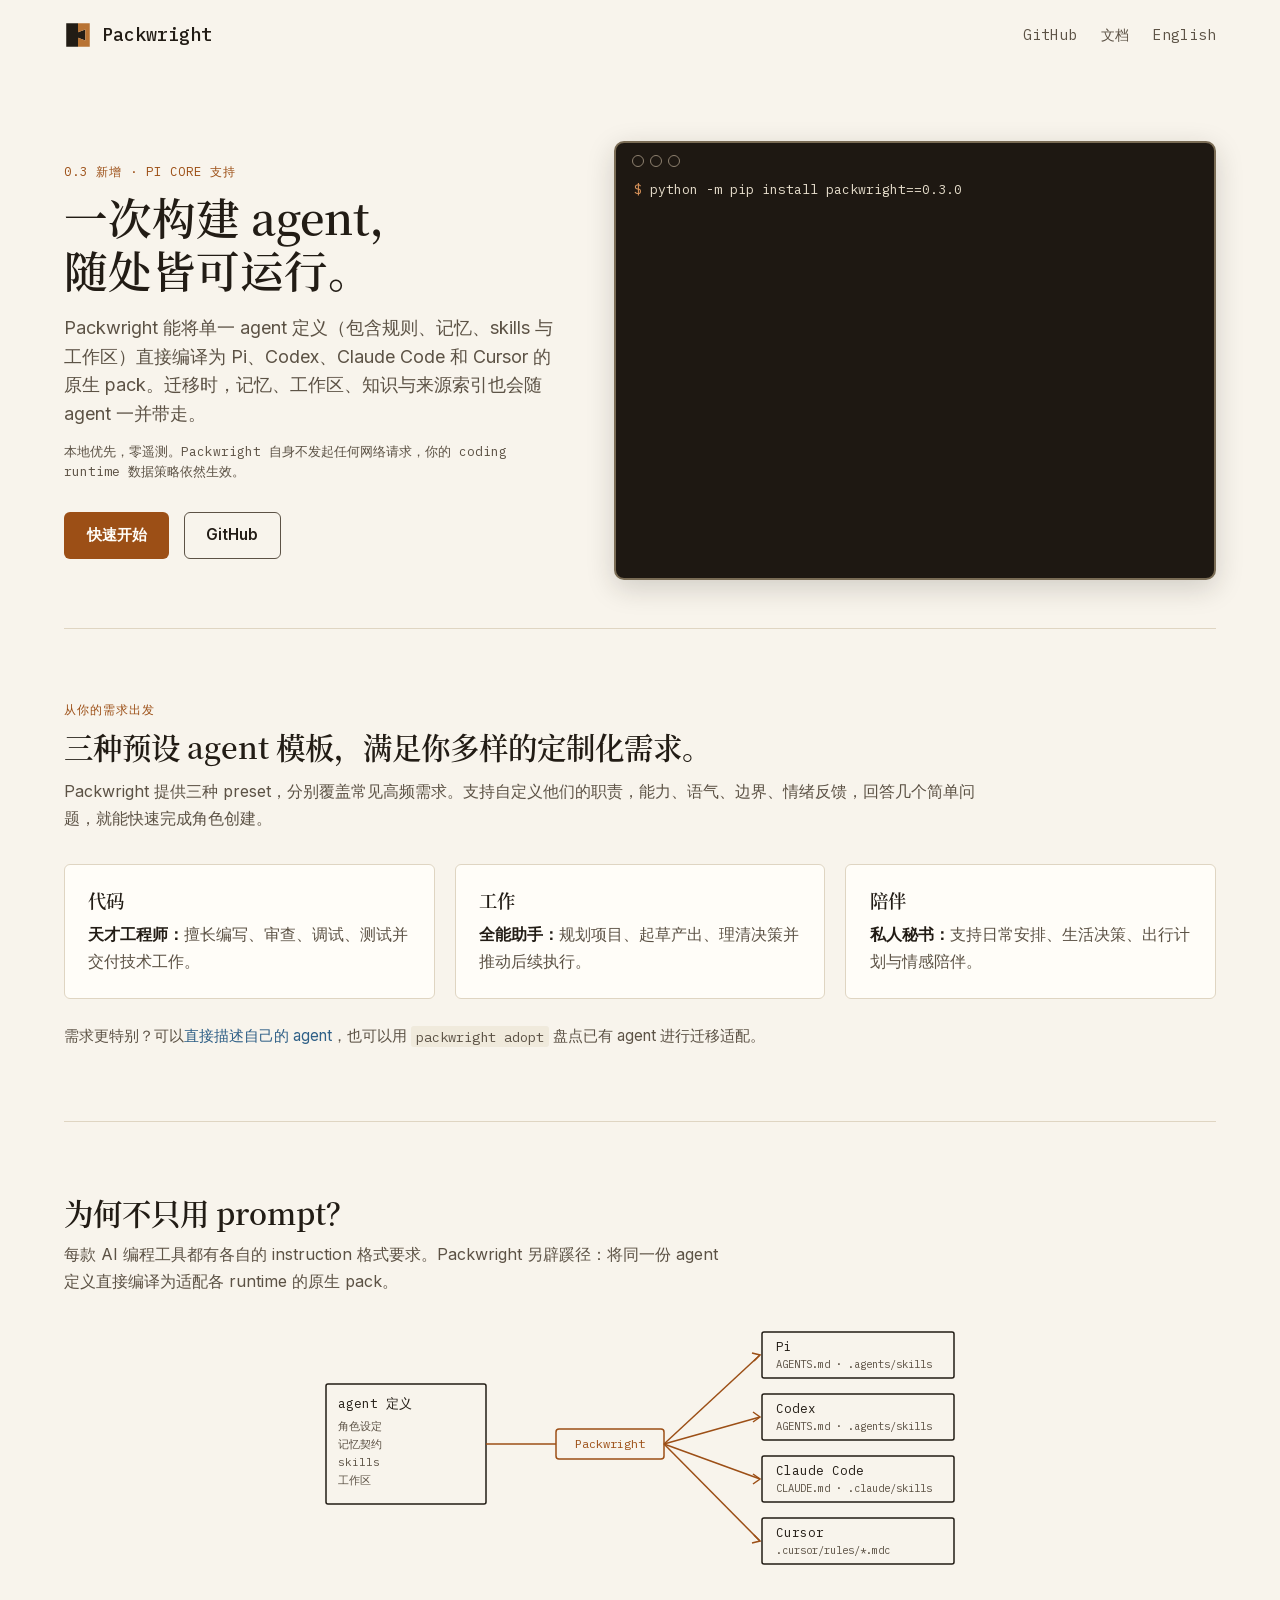
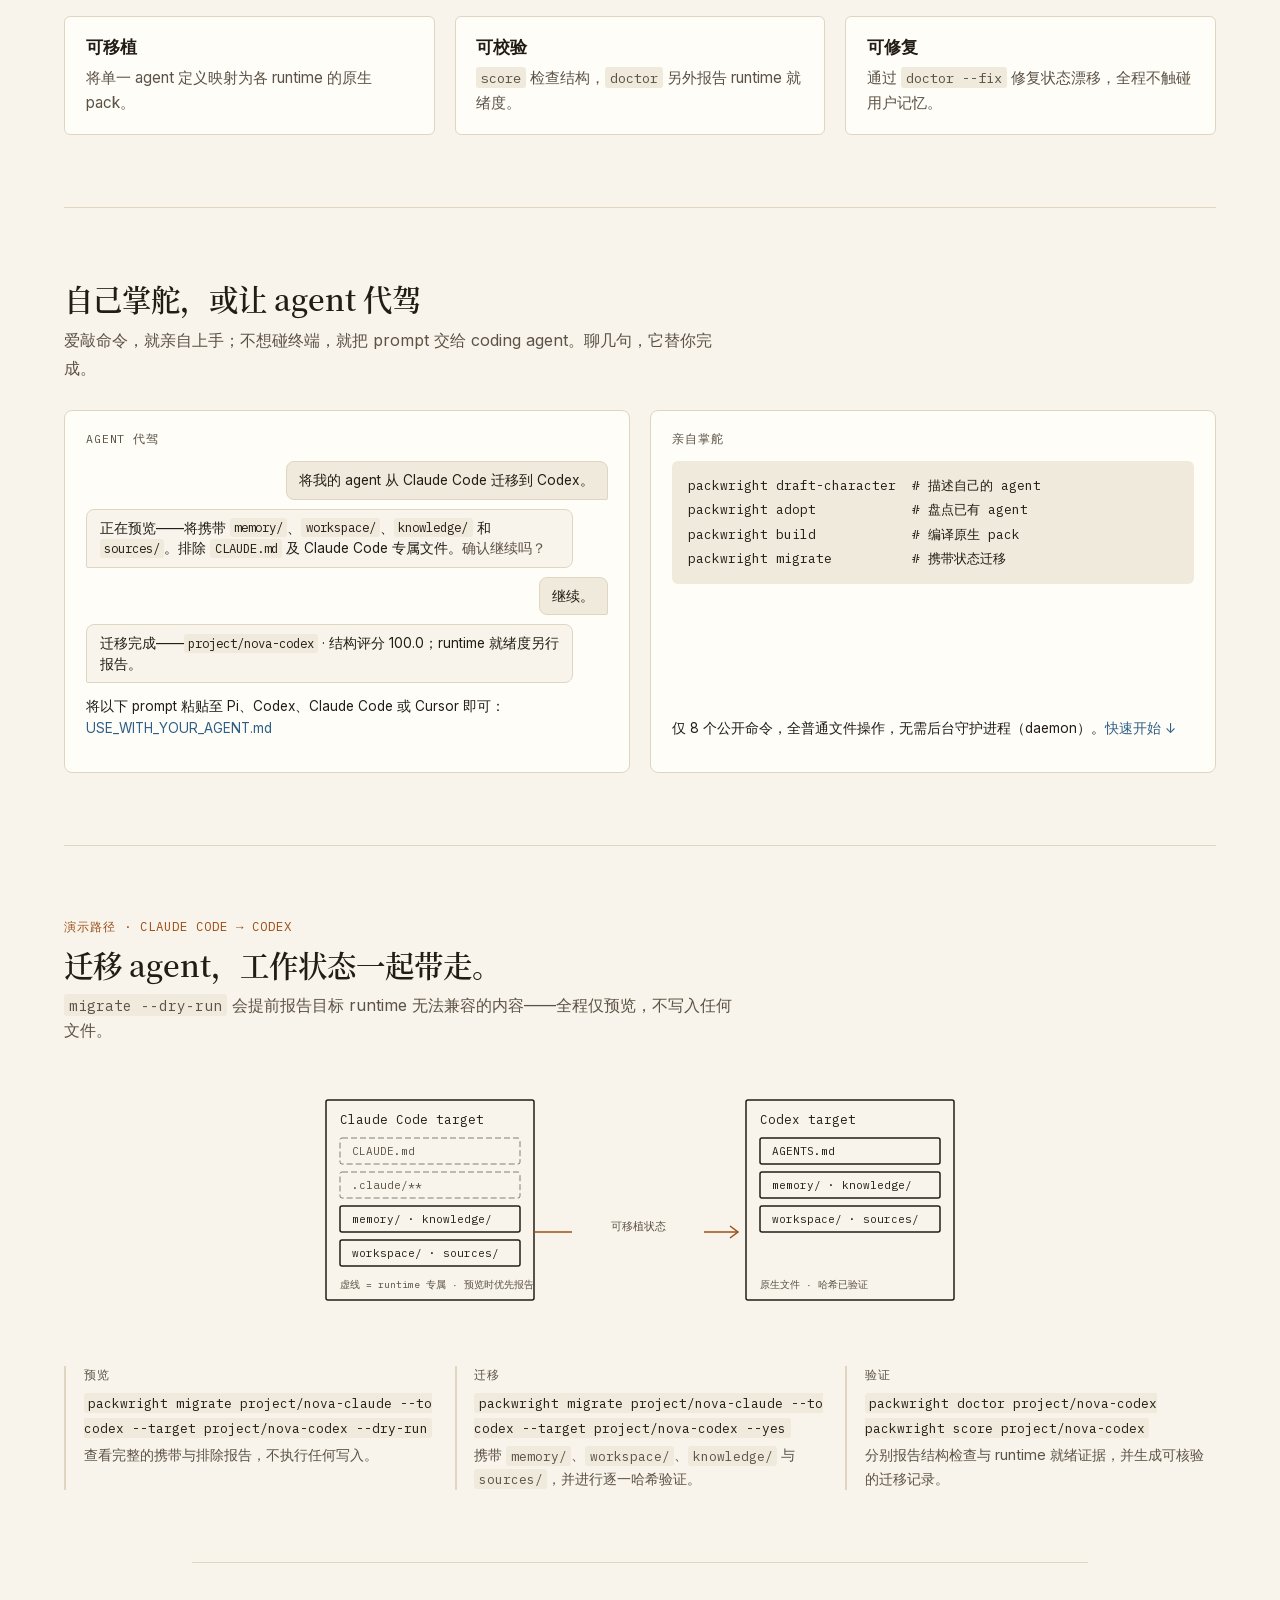
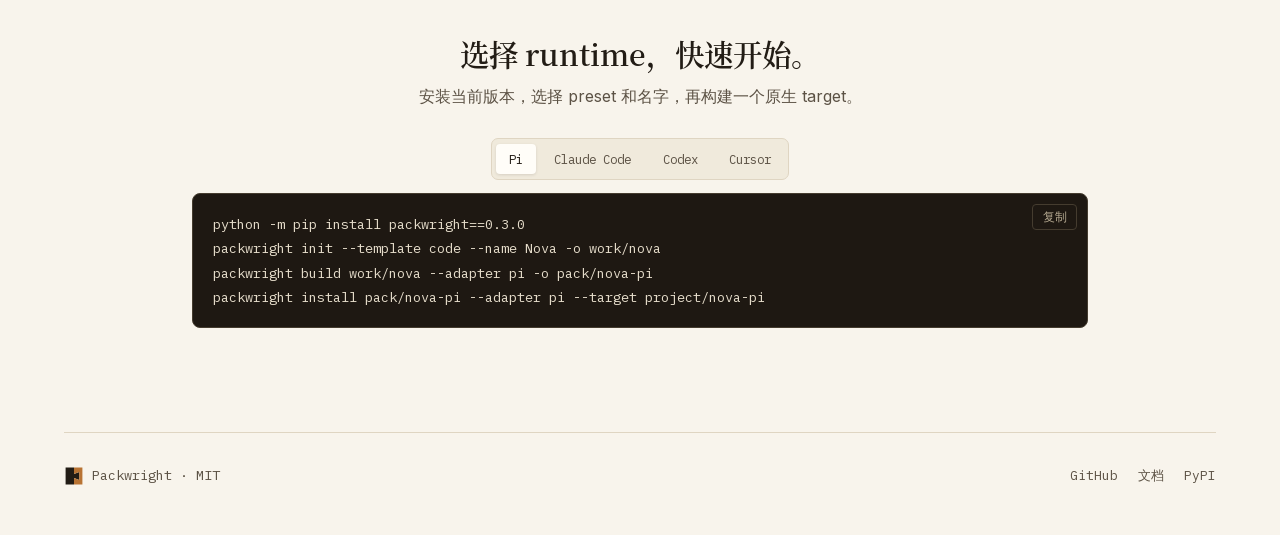
==== commit 4a979c09: "Release Packwright 0.3.0 with Pi Core support" ====
--- a/site/zh-CN.html
+++ b/site/zh-CN.html
@@ -14,18 +14,18 @@
 <link rel="preload" href="../assets/fonts/ibm-plex-mono-latin-400.woff2" as="font" type="font/woff2" crossorigin>
 <link rel="preload" href="../assets/fonts/ibm-plex-mono-latin-500.woff2" as="font" type="font/woff2" crossorigin>
 <title>Packwright — 一次构建 agent，随处皆可运行</title>
-<meta name="description" content="Packwright 可将单一 agent 定义编译为适配 Codex、Claude Code 和 Cursor 的原生 pack。一次构建，随处运行。">
+<meta name="description" content="Packwright 0.3 可将单一 agent 定义编译为适配 Pi、Codex、Claude Code 和 Cursor 的原生 pack。一次构建，随处运行。">
 <meta property="og:type" content="website">
 <meta property="og:site_name" content="Packwright">
 <meta property="og:locale" content="zh_CN">
 <meta property="og:locale:alternate" content="en_US">
 <meta property="og:title" content="Packwright — 一次构建 agent，随处皆可运行">
-<meta property="og:description" content="将单一 agent 定义编译为 Codex、Claude Code 与 Cursor 的原生 pack。">
+<meta property="og:description" content="现已支持 Pi Core：为 Pi、Codex、Claude Code 与 Cursor 编译原生 pack。">
 <meta property="og:url" content="https://pioneerjeff-labs.github.io/packwright/zh-CN.html">
 <meta property="og:image" content="https://pioneerjeff-labs.github.io/packwright/assets/social-preview.png">
 <meta name="twitter:card" content="summary_large_image">
 <meta name="twitter:title" content="Packwright — 一次构建 agent，随处皆可运行">
-<meta name="twitter:description" content="将单一 agent 定义编译为 Codex、Claude Code 与 Cursor 的原生 pack。">
+<meta name="twitter:description" content="现已支持 Pi Core：在 Pi、Codex、Claude Code 与 Cursor 之间携带 agent 状态。">
 <meta name="twitter:image" content="https://pioneerjeff-labs.github.io/packwright/assets/social-preview.png">
 <style>
   @font-face{font-family:"Fraunces";font-style:normal;font-weight:600;font-display:swap;src:url("../assets/fonts/fraunces-latin-600.woff2") format("woff2");}
@@ -184,8 +184,9 @@
 
   <header class="hero">
     <div>
+      <p class="section-kicker">0.3 新增 · Pi Core 支持</p>
       <h1>一次构建 agent，<br>随处皆可运行。</h1>
-      <p class="sub">Packwright 能将单一 agent 定义（包含规则、记忆、skills 与工作区）直接编译为 Codex、Claude Code 和 Cursor 的原生 pack。迁移时，记忆、工作区、知识与来源索引也会随 agent 一并带走。</p>
+      <p class="sub">Packwright 能将单一 agent 定义（包含规则、记忆、skills 与工作区）直接编译为 Pi、Codex、Claude Code 和 Cursor 的原生 pack。迁移时，记忆、工作区、知识与来源索引也会随 agent 一并带走。</p>
       <p class="trust">本地优先，零遥测。Packwright 自身不发起任何网络请求，你的 coding runtime 数据策略依然生效。</p>
       <div class="cta">
         <a class="btn btn-accent" href="#start">快速开始</a>
@@ -213,7 +214,7 @@
   <section class="sec-border" id="why">
     <h2>为何不只用 prompt？</h2>
     <p class="lede">每款 AI 编程工具都有各自的 instruction 格式要求。Packwright 另辟蹊径：将同一份 agent 定义直接编译为适配各 runtime 的原生 pack。</p>
-    <svg class="diagram" viewBox="0 0 660 240" role="img" aria-label="一份 agent 定义通过 Packwright 编译成 Codex、Claude Code 和 Cursor 的原生 pack">
+    <svg class="diagram" viewBox="0 0 660 260" role="img" aria-label="一份 agent 定义通过 Packwright 编译成 Pi、Codex、Claude Code 和 Cursor 的原生 pack">
       <rect x="16" y="60" width="160" height="120" rx="2" fill="none" stroke="currentColor" stroke-width="1.5"/>
       <text x="28" y="84" font-size="12.5" fill="currentColor">agent 定义</text>
       <text x="28" y="106" font-size="11" fill="var(--pw-text-muted)">角色设定</text>
@@ -223,25 +224,30 @@
       <line x1="176" y1="120" x2="246" y2="120" stroke="var(--pw-accent)" stroke-width="1.5"/>
       <rect x="246" y="105" width="108" height="30" rx="3" fill="none" stroke="var(--pw-accent)" stroke-width="1.5"/>
       <text x="300" y="124" font-size="12" fill="var(--pw-accent)" text-anchor="middle">Packwright</text>
-      <line x1="354" y1="120" x2="450" y2="44" stroke="var(--pw-accent)" stroke-width="1.5"/>
-      <line x1="354" y1="120" x2="450" y2="120" stroke="var(--pw-accent)" stroke-width="1.5"/>
-      <line x1="354" y1="120" x2="450" y2="196" stroke="var(--pw-accent)" stroke-width="1.5"/>
-      <path d="M442 42 L450 44 L444 50" fill="none" stroke="var(--pw-accent)" stroke-width="1.5"/>
-      <path d="M443 115 L450 120 L443 125" fill="none" stroke="var(--pw-accent)" stroke-width="1.5"/>
-      <path d="M444 190 L450 196 L442 198" fill="none" stroke="var(--pw-accent)" stroke-width="1.5"/>
-      <rect x="452" y="16" width="192" height="56" rx="2" fill="none" stroke="currentColor" stroke-width="1.5"/>
-      <text x="466" y="38" font-size="12.5" fill="currentColor">Codex</text>
-      <text x="466" y="58" font-size="10.5" fill="var(--pw-text-muted)">AGENTS.md · .agents/skills</text>
-      <rect x="452" y="92" width="192" height="56" rx="2" fill="none" stroke="currentColor" stroke-width="1.5"/>
-      <text x="466" y="114" font-size="12.5" fill="currentColor">Claude Code</text>
-      <text x="466" y="134" font-size="10.5" fill="var(--pw-text-muted)">CLAUDE.md · .claude/skills</text>
-      <rect x="452" y="168" width="192" height="56" rx="2" fill="none" stroke="currentColor" stroke-width="1.5"/>
-      <text x="466" y="190" font-size="12.5" fill="currentColor">Cursor</text>
-      <text x="466" y="210" font-size="10.5" fill="var(--pw-text-muted)">.cursor/rules/*.mdc</text>
+      <line x1="354" y1="120" x2="450" y2="31" stroke="var(--pw-accent)" stroke-width="1.5"/>
+      <line x1="354" y1="120" x2="450" y2="93" stroke="var(--pw-accent)" stroke-width="1.5"/>
+      <line x1="354" y1="120" x2="450" y2="155" stroke="var(--pw-accent)" stroke-width="1.5"/>
+      <line x1="354" y1="120" x2="450" y2="217" stroke="var(--pw-accent)" stroke-width="1.5"/>
+      <path d="M442 29 L450 31 L444 37" fill="none" stroke="var(--pw-accent)" stroke-width="1.5"/>
+      <path d="M443 88 L450 93 L443 98" fill="none" stroke="var(--pw-accent)" stroke-width="1.5"/>
+      <path d="M443 150 L450 155 L443 160" fill="none" stroke="var(--pw-accent)" stroke-width="1.5"/>
+      <path d="M444 211 L450 217 L442 219" fill="none" stroke="var(--pw-accent)" stroke-width="1.5"/>
+      <rect x="452" y="8" width="192" height="46" rx="2" fill="none" stroke="currentColor" stroke-width="1.5"/>
+      <text x="466" y="27" font-size="12.5" fill="currentColor">Pi</text>
+      <text x="466" y="44" font-size="10.5" fill="var(--pw-text-muted)">AGENTS.md · .agents/skills</text>
+      <rect x="452" y="70" width="192" height="46" rx="2" fill="none" stroke="currentColor" stroke-width="1.5"/>
+      <text x="466" y="89" font-size="12.5" fill="currentColor">Codex</text>
+      <text x="466" y="106" font-size="10.5" fill="var(--pw-text-muted)">AGENTS.md · .agents/skills</text>
+      <rect x="452" y="132" width="192" height="46" rx="2" fill="none" stroke="currentColor" stroke-width="1.5"/>
+      <text x="466" y="151" font-size="12.5" fill="currentColor">Claude Code</text>
+      <text x="466" y="168" font-size="10.5" fill="var(--pw-text-muted)">CLAUDE.md · .claude/skills</text>
+      <rect x="452" y="194" width="192" height="46" rx="2" fill="none" stroke="currentColor" stroke-width="1.5"/>
+      <text x="466" y="213" font-size="12.5" fill="currentColor">Cursor</text>
+      <text x="466" y="230" font-size="10.5" fill="var(--pw-text-muted)">.cursor/rules/*.mdc</text>
     </svg>
     <div class="cols">
       <div class="card"><h3>可移植</h3><p>将单一 agent 定义映射为各 runtime 的原生 pack。</p></div>
-      <div class="card"><h3>可校验</h3><p>内置 <code>score</code> 命令为每个 pack 评分，校验规则与代码同源。</p></div>
+      <div class="card"><h3>可校验</h3><p><code>score</code> 检查结构，<code>doctor</code> 另外报告 runtime 就绪度。</p></div>
       <div class="card"><h3>可修复</h3><p>通过 <code>doctor --fix</code> 修复状态漂移，全程不触碰用户记忆。</p></div>
     </div>
   </section>
@@ -256,9 +262,9 @@
           <div class="bub bub-u">将我的 agent 从 Claude Code 迁移到 Codex。</div>
           <div class="bub bub-a">正在预览——将携带 <code>memory/</code>、<code>workspace/</code>、<code>knowledge/</code> 和 <code>sources/</code>。排除 <code>CLAUDE.md</code> 及 Claude Code 专属文件。<em>确认继续吗？</em></div>
           <div class="bub bub-u">继续。</div>
-          <div class="bub bub-a">迁移完成——<code>project/nova-codex</code> · 安装后评分 100.0。</div>
+          <div class="bub bub-a">迁移完成——<code>project/nova-codex</code> · 结构评分 100.0；runtime 就绪度另行报告。</div>
         </div>
-        <p class="foot">将以下 prompt 粘贴至 Claude Code、Codex 或 Cursor 即可：<a href="https://github.com/pioneerjeff-labs/packwright/blob/main/docs/USE_WITH_YOUR_AGENT.md">USE_WITH_YOUR_AGENT.md</a></p>
+        <p class="foot">将以下 prompt 粘贴至 Pi、Codex、Claude Code 或 Cursor 即可：<a href="https://github.com/pioneerjeff-labs/packwright/blob/main/docs/USE_WITH_YOUR_AGENT.md">USE_WITH_YOUR_AGENT.md</a></p>
       </div>
       <div class="panel">
         <span class="tag">亲自掌舵</span>
@@ -305,7 +311,7 @@
     <div class="steps">
       <div class="step"><span class="n">预览</span><code>packwright migrate project/nova-claude --to codex --target project/nova-codex --dry-run</code><p>查看完整的携带与排除报告，不执行任何写入。</p></div>
       <div class="step"><span class="n">迁移</span><code>packwright migrate project/nova-claude --to codex --target project/nova-codex --yes</code><p>携带 <code>memory/</code>、<code>workspace/</code>、<code>knowledge/</code> 与 <code>sources/</code>，并进行逐一哈希验证。</p></div>
-      <div class="step"><span class="n">验证</span><code>packwright doctor project/nova-codex<br>packwright score project/nova-codex</code><p>检查目标安装目录并进行评分，自动生成可核验的迁移记录。</p></div>
+      <div class="step"><span class="n">验证</span><code>packwright doctor project/nova-codex<br>packwright score project/nova-codex</code><p>分别报告结构检查与 runtime 就绪证据，并生成可核验的迁移记录。</p></div>
     </div>
   </section>
 
@@ -313,16 +319,17 @@
     <h2>选择 runtime，快速开始。</h2>
     <p class="lede">安装当前版本，选择 preset 和名字，再构建一个原生 target。</p>
     <div class="runtime-tabs" role="tablist" aria-label="选择 runtime">
-      <button class="runtime-tab" id="runtime-claude" type="button" role="tab" aria-selected="true" aria-controls="quickstart-panel" data-adapter="claude-code">Claude Code</button>
+      <button class="runtime-tab" id="runtime-pi" type="button" role="tab" aria-selected="true" aria-controls="quickstart-panel" data-adapter="pi">Pi</button>
+      <button class="runtime-tab" id="runtime-claude" type="button" role="tab" aria-selected="false" aria-controls="quickstart-panel" data-adapter="claude-code" tabindex="-1">Claude Code</button>
       <button class="runtime-tab" id="runtime-codex" type="button" role="tab" aria-selected="false" aria-controls="quickstart-panel" data-adapter="codex" tabindex="-1">Codex</button>
       <button class="runtime-tab" id="runtime-cursor" type="button" role="tab" aria-selected="false" aria-controls="quickstart-panel" data-adapter="cursor" tabindex="-1">Cursor</button>
     </div>
-    <div class="codeblock" id="quickstart-panel" role="tabpanel" aria-labelledby="runtime-claude">
+    <div class="codeblock" id="quickstart-panel" role="tabpanel" aria-labelledby="runtime-pi">
       <button class="copybtn" id="copyqs" data-idle-label="复制" data-copied-label="已复制" aria-label="复制快速开始命令">复制</button>
-      <pre id="qs-code">python -m pip install packwright==0.1.0
+      <pre id="qs-code">python -m pip install packwright==0.3.0
 packwright init --template code --name Nova -o work/nova
-packwright build work/nova --adapter claude-code -o pack/nova-claude
-packwright install pack/nova-claude --adapter claude-code --target project/nova-claude</pre>
+packwright build work/nova --adapter pi -o pack/nova-pi
+packwright install pack/nova-pi --adapter pi --target project/nova-pi</pre>
     </div>
   </section>
 
@@ -337,7 +344,7 @@
     <div class="flinks">
       <a href="https://github.com/pioneerjeff-labs/packwright">GitHub</a>
       <a href="https://github.com/pioneerjeff-labs/packwright/blob/main/docs/CLI.md">文档</a>
-      <a href="https://pypi.org/project/packwright/0.1.0/">PyPI</a>
+      <a href="https://pypi.org/project/packwright/0.3.0/">PyPI</a>
     </div>
   </footer>
 </div>
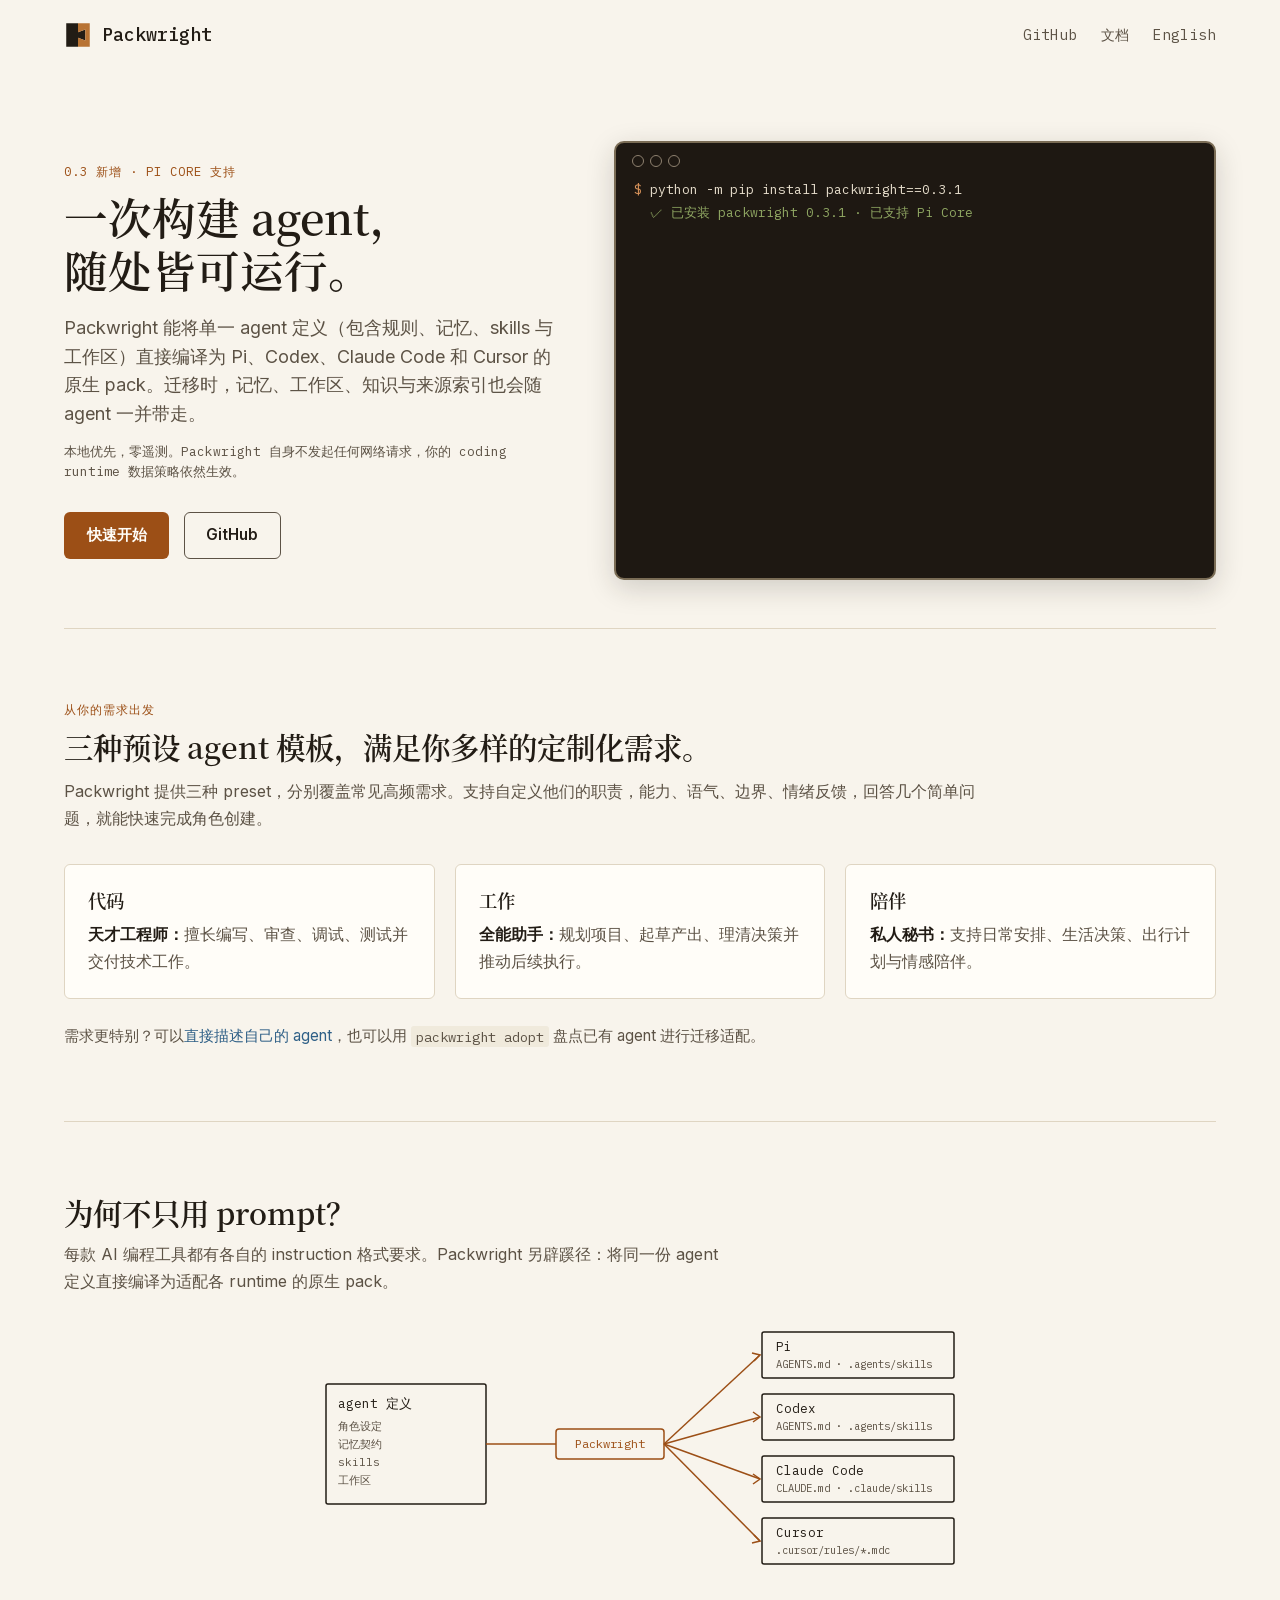
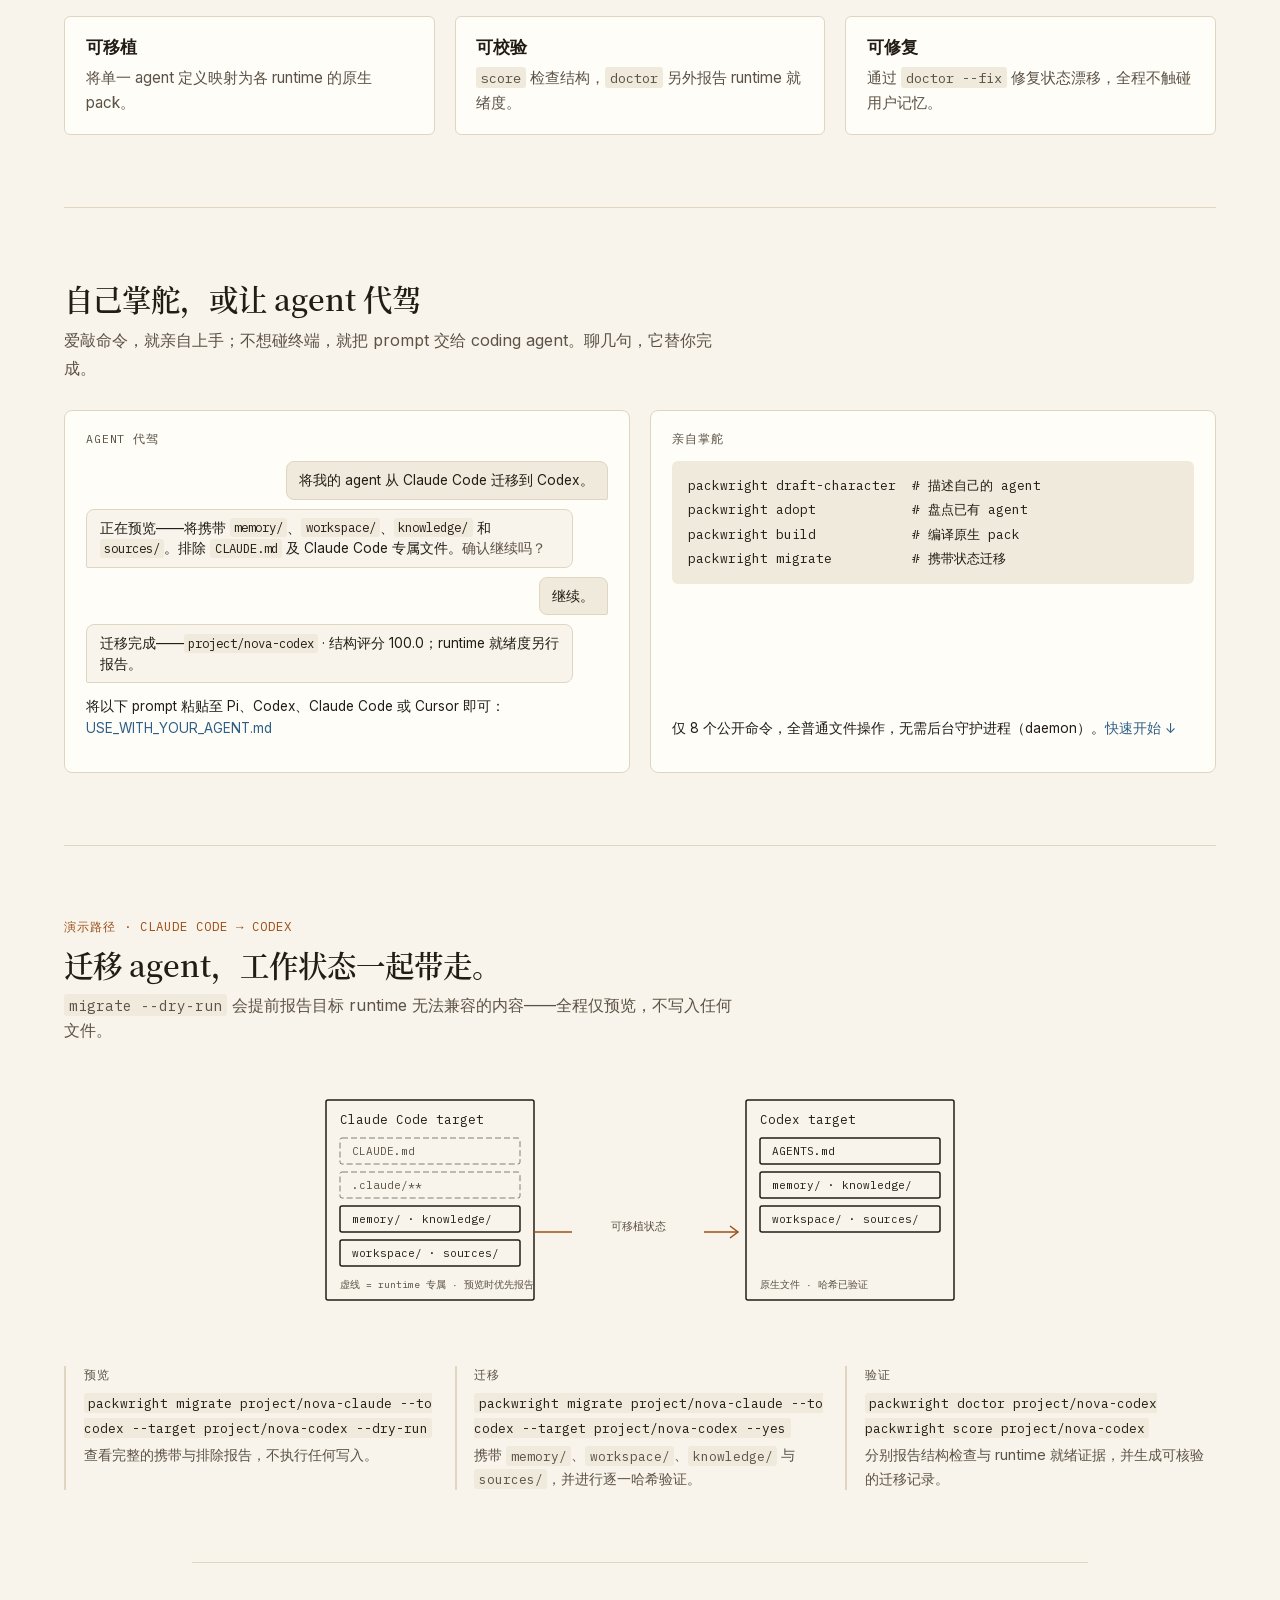
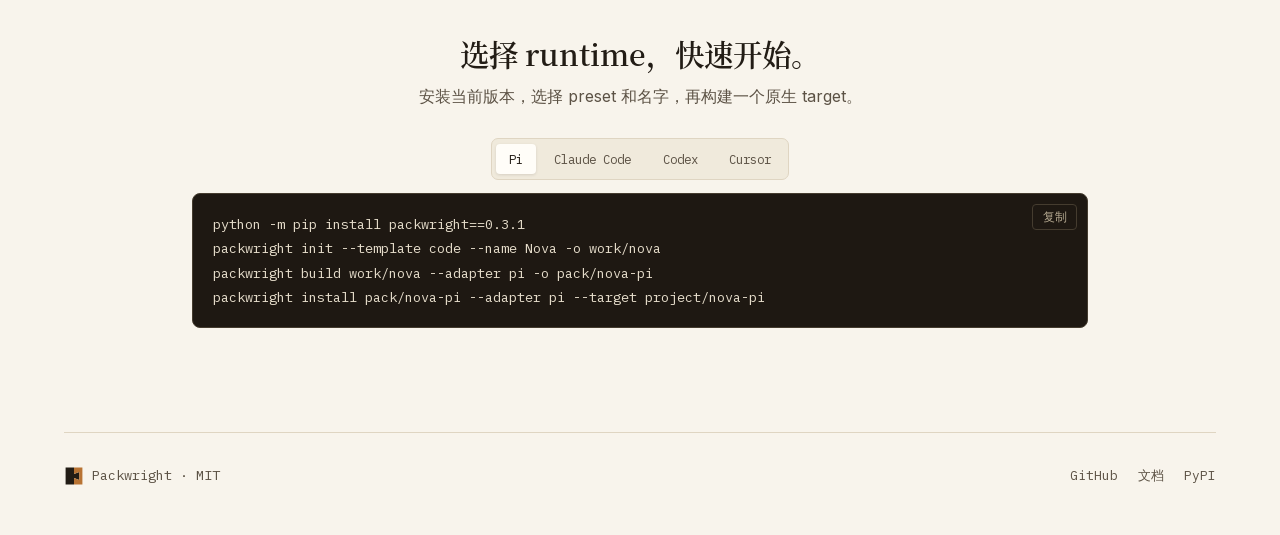
==== commit 9790e936: "Prepare Packwright 0.3.1 release" ====
--- a/site/zh-CN.html
+++ b/site/zh-CN.html
@@ -326,7 +326,7 @@
     </div>
     <div class="codeblock" id="quickstart-panel" role="tabpanel" aria-labelledby="runtime-pi">
       <button class="copybtn" id="copyqs" data-idle-label="复制" data-copied-label="已复制" aria-label="复制快速开始命令">复制</button>
-      <pre id="qs-code">python -m pip install packwright==0.3.0
+      <pre id="qs-code">python -m pip install packwright==0.3.1
 packwright init --template code --name Nova -o work/nova
 packwright build work/nova --adapter pi -o pack/nova-pi
 packwright install pack/nova-pi --adapter pi --target project/nova-pi</pre>
@@ -344,7 +344,7 @@
     <div class="flinks">
       <a href="https://github.com/pioneerjeff-labs/packwright">GitHub</a>
       <a href="https://github.com/pioneerjeff-labs/packwright/blob/main/docs/CLI.md">文档</a>
-      <a href="https://pypi.org/project/packwright/0.3.0/">PyPI</a>
+      <a href="https://pypi.org/project/packwright/0.3.1/">PyPI</a>
     </div>
   </footer>
 </div>
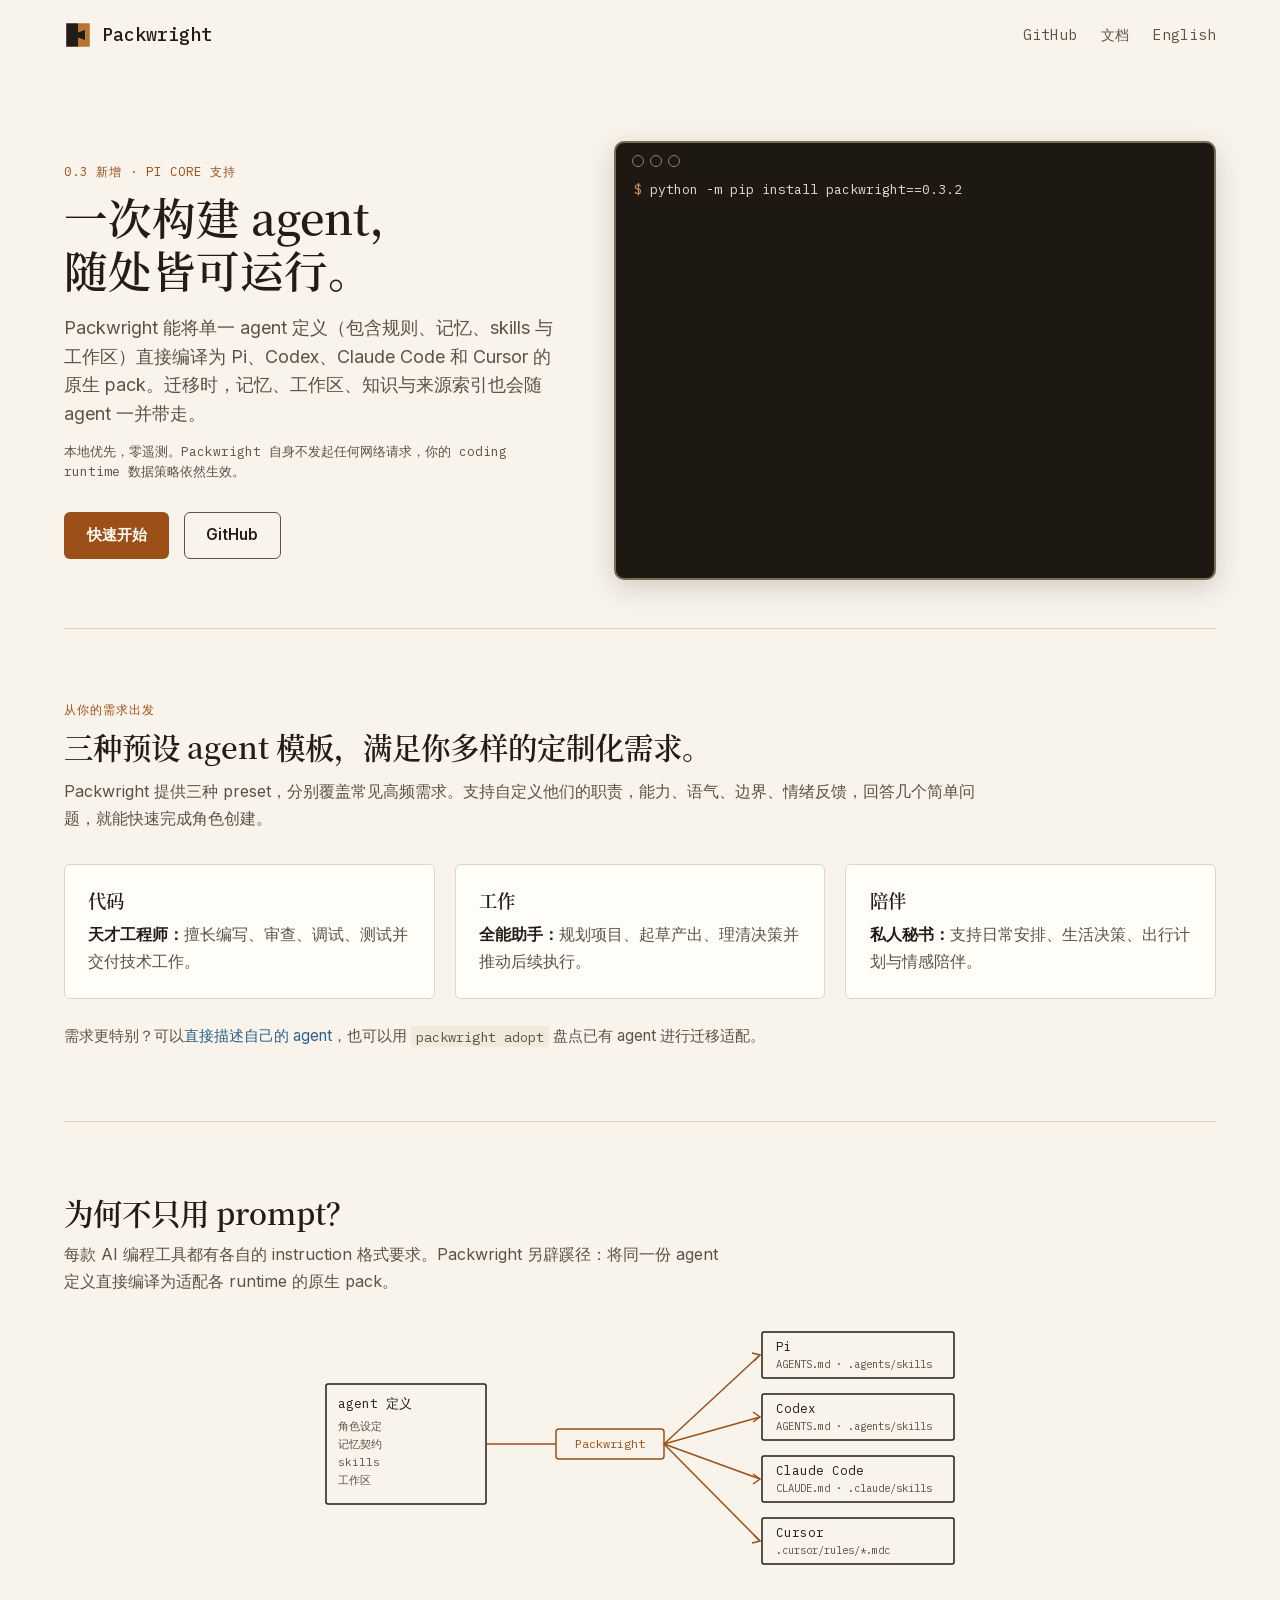
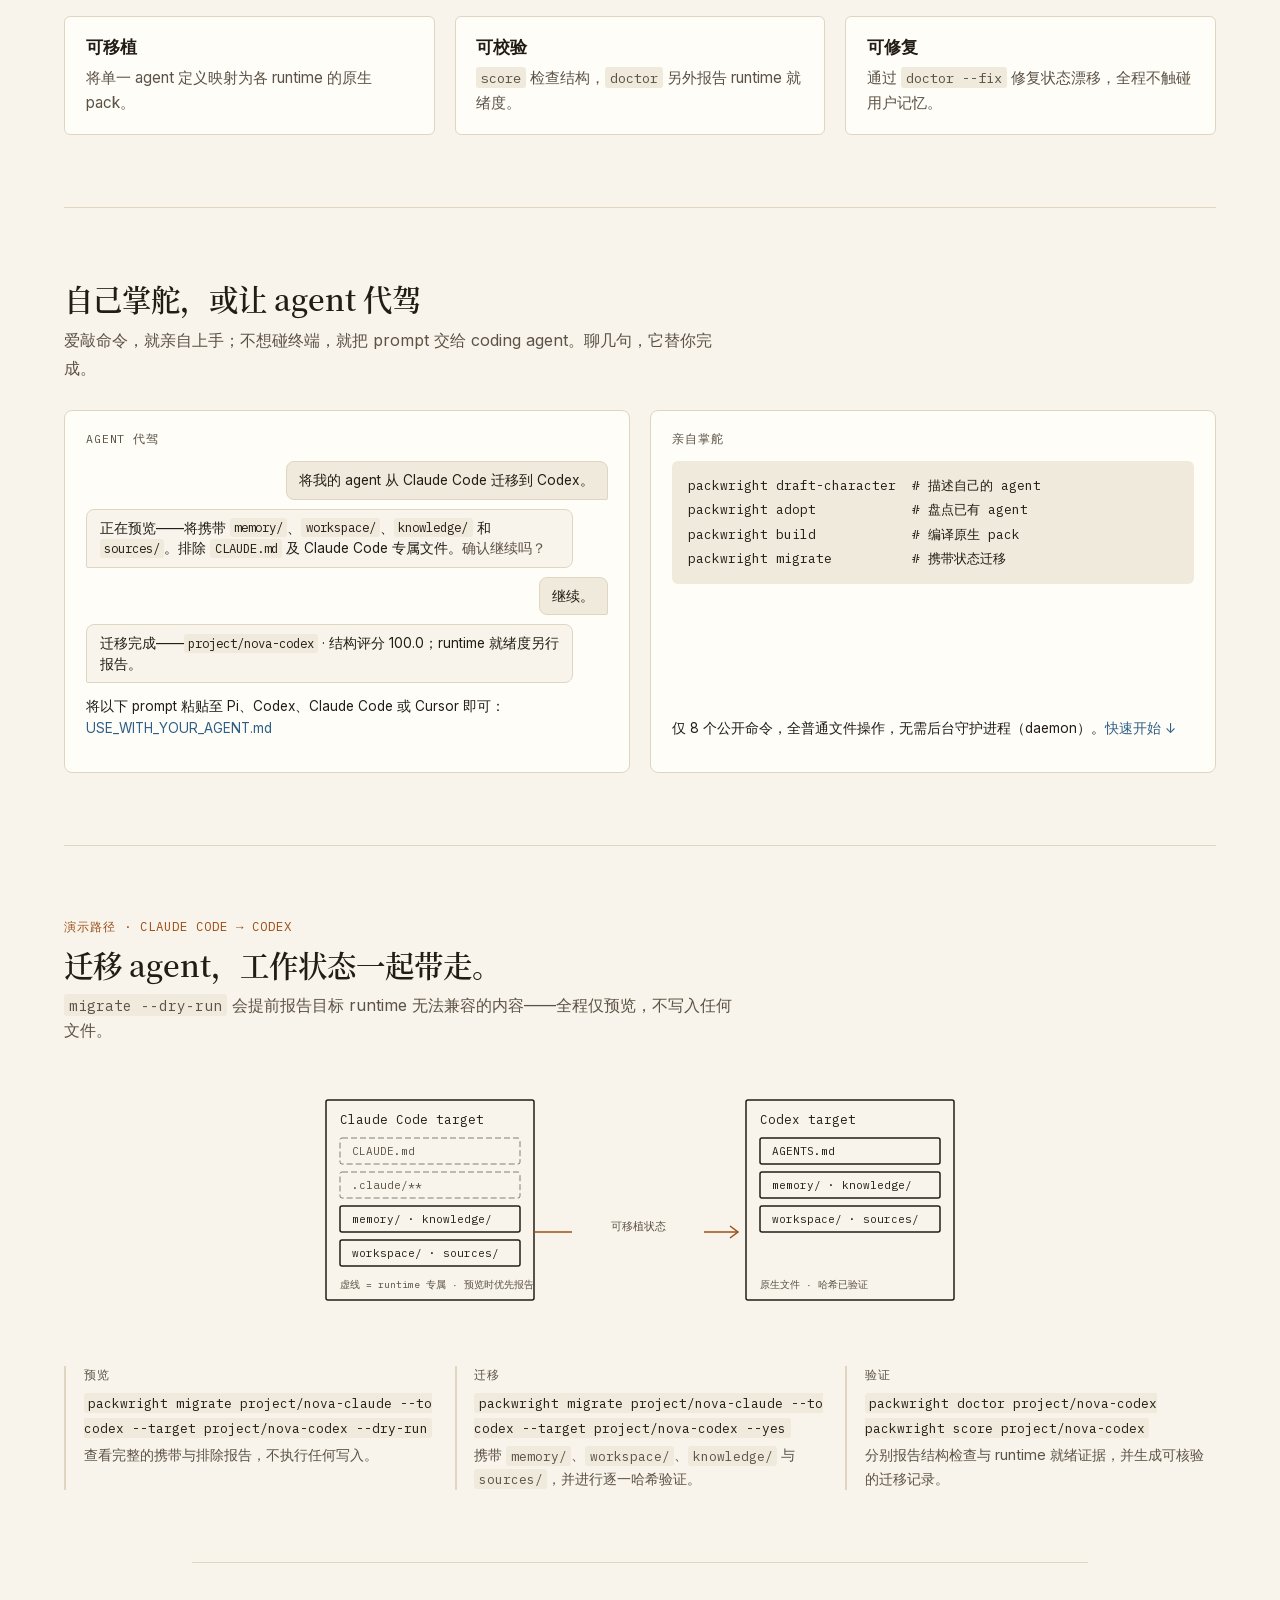
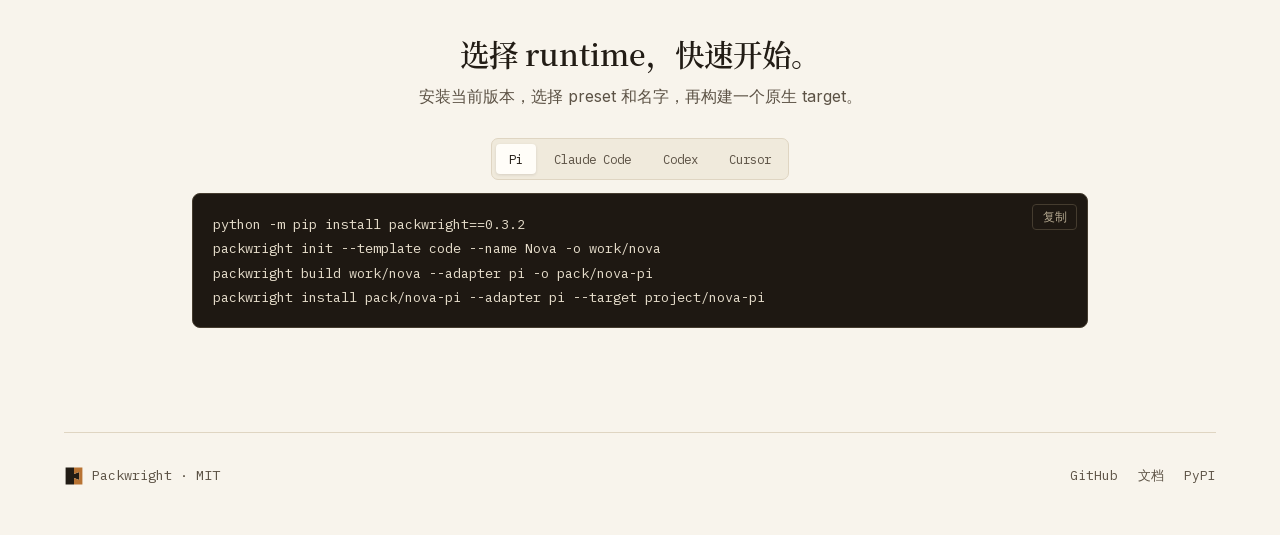
==== commit 91f75bf0: "Release Packwright 0.3.2" ====
--- a/site/zh-CN.html
+++ b/site/zh-CN.html
@@ -326,7 +326,7 @@
     </div>
     <div class="codeblock" id="quickstart-panel" role="tabpanel" aria-labelledby="runtime-pi">
       <button class="copybtn" id="copyqs" data-idle-label="复制" data-copied-label="已复制" aria-label="复制快速开始命令">复制</button>
-      <pre id="qs-code">python -m pip install packwright==0.3.1
+      <pre id="qs-code">python -m pip install packwright==0.3.2
 packwright init --template code --name Nova -o work/nova
 packwright build work/nova --adapter pi -o pack/nova-pi
 packwright install pack/nova-pi --adapter pi --target project/nova-pi</pre>
@@ -344,7 +344,7 @@
     <div class="flinks">
       <a href="https://github.com/pioneerjeff-labs/packwright">GitHub</a>
       <a href="https://github.com/pioneerjeff-labs/packwright/blob/main/docs/CLI.md">文档</a>
-      <a href="https://pypi.org/project/packwright/0.3.1/">PyPI</a>
+      <a href="https://pypi.org/project/packwright/0.3.2/">PyPI</a>
     </div>
   </footer>
 </div>
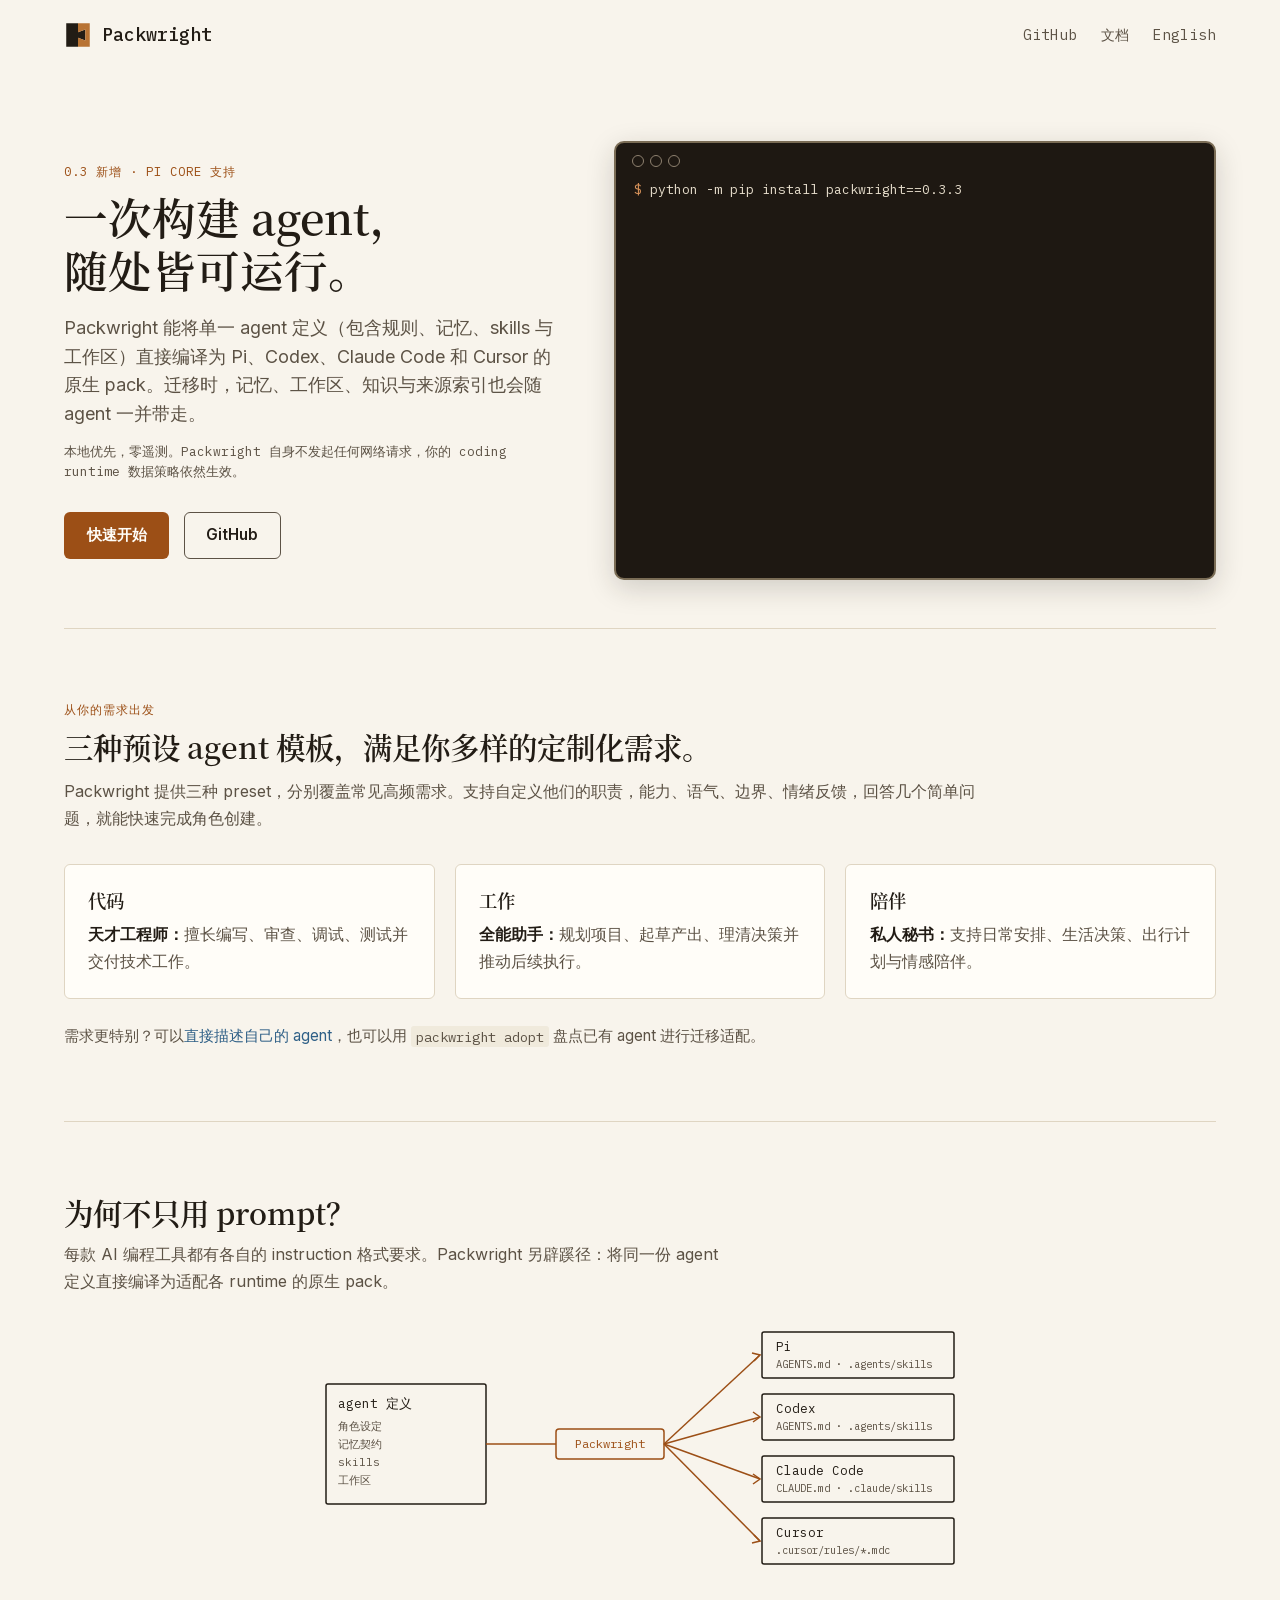
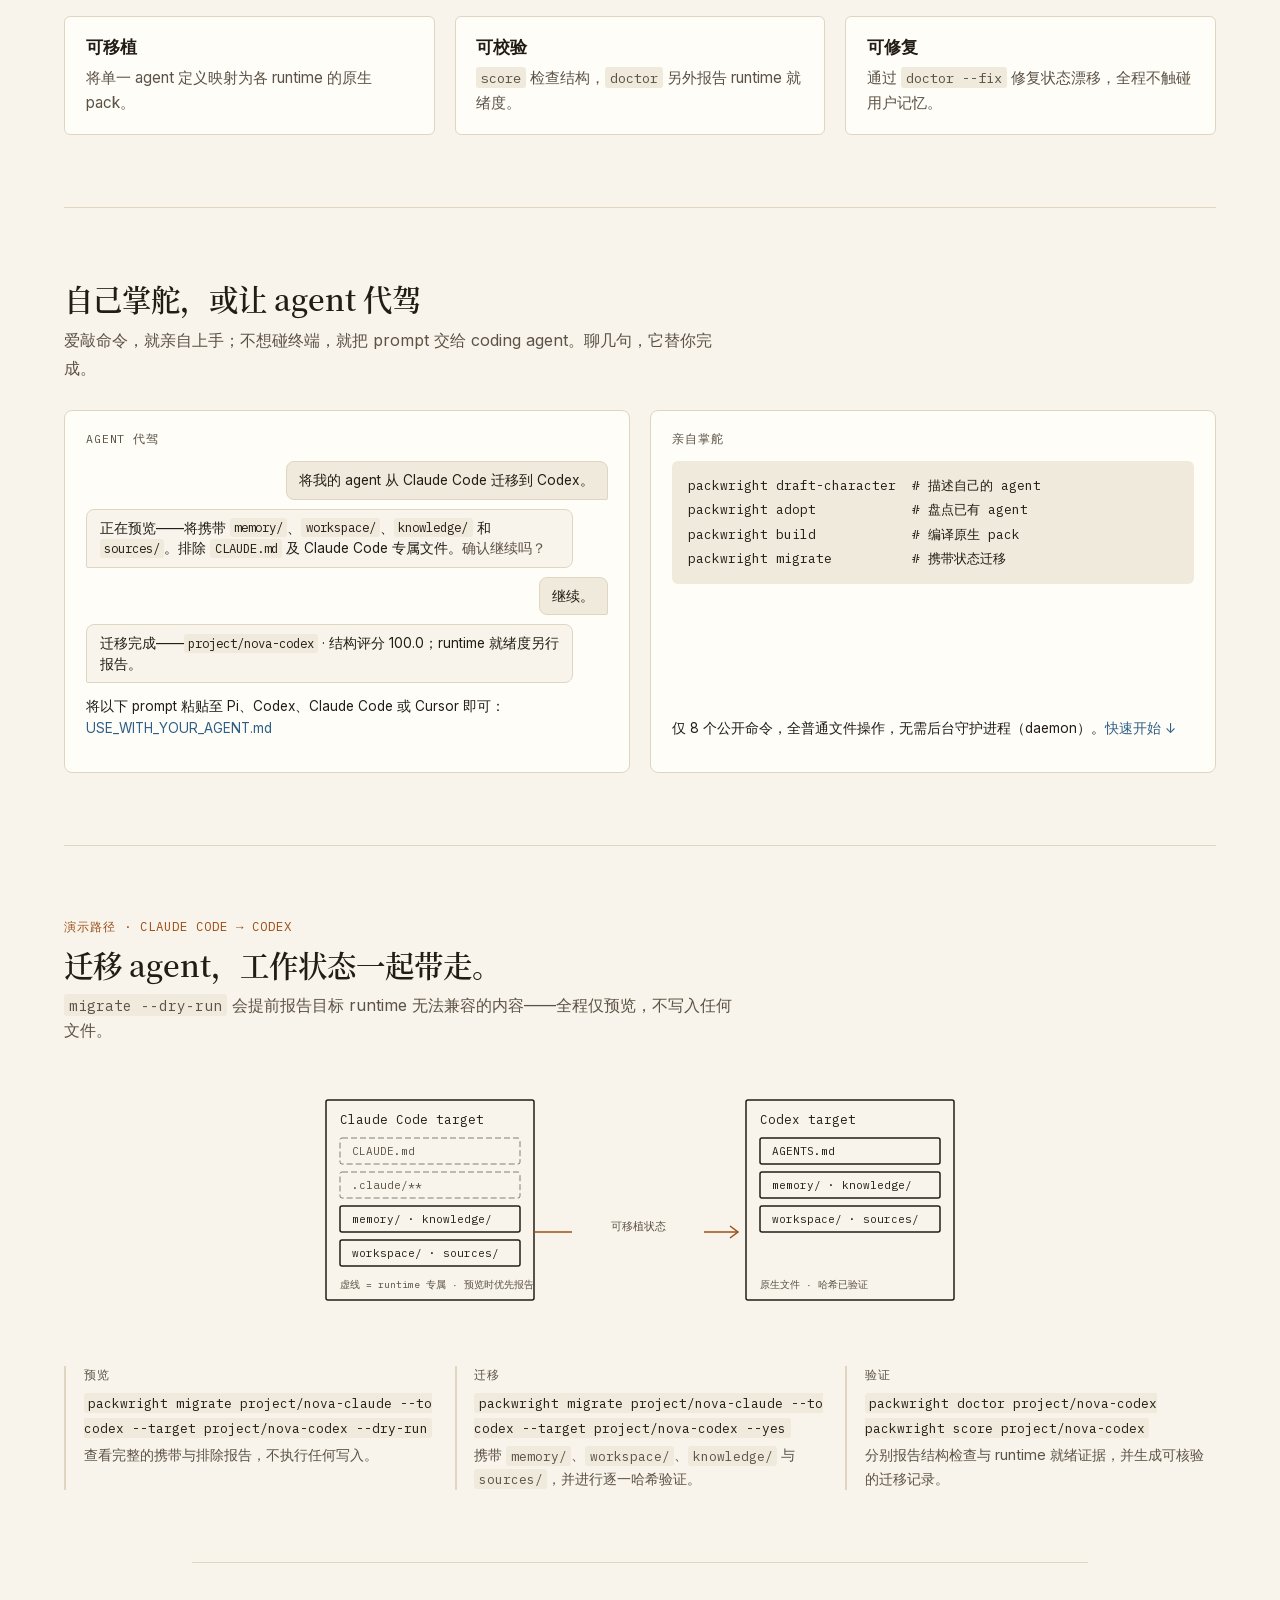
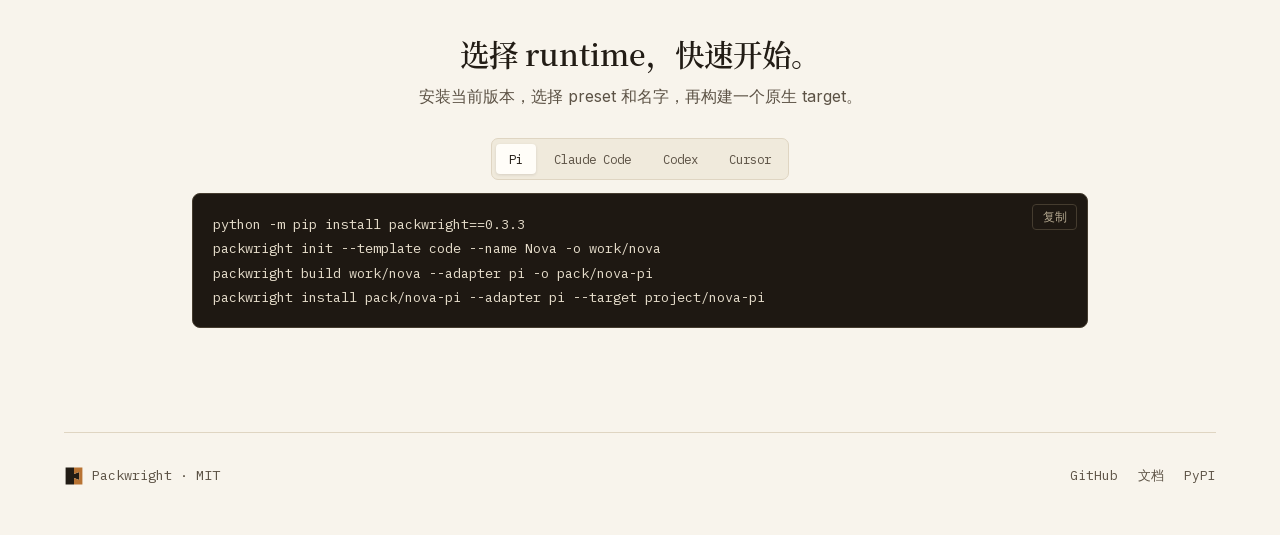
==== commit a083ac6b: "Release Packwright 0.3.3" ====
--- a/site/zh-CN.html
+++ b/site/zh-CN.html
@@ -326,7 +326,7 @@
     </div>
     <div class="codeblock" id="quickstart-panel" role="tabpanel" aria-labelledby="runtime-pi">
       <button class="copybtn" id="copyqs" data-idle-label="复制" data-copied-label="已复制" aria-label="复制快速开始命令">复制</button>
-      <pre id="qs-code">python -m pip install packwright==0.3.2
+      <pre id="qs-code">python -m pip install packwright==0.3.3
 packwright init --template code --name Nova -o work/nova
 packwright build work/nova --adapter pi -o pack/nova-pi
 packwright install pack/nova-pi --adapter pi --target project/nova-pi</pre>
@@ -344,7 +344,7 @@
     <div class="flinks">
       <a href="https://github.com/pioneerjeff-labs/packwright">GitHub</a>
       <a href="https://github.com/pioneerjeff-labs/packwright/blob/main/docs/CLI.md">文档</a>
-      <a href="https://pypi.org/project/packwright/0.3.2/">PyPI</a>
+      <a href="https://pypi.org/project/packwright/0.3.3/">PyPI</a>
     </div>
   </footer>
 </div>
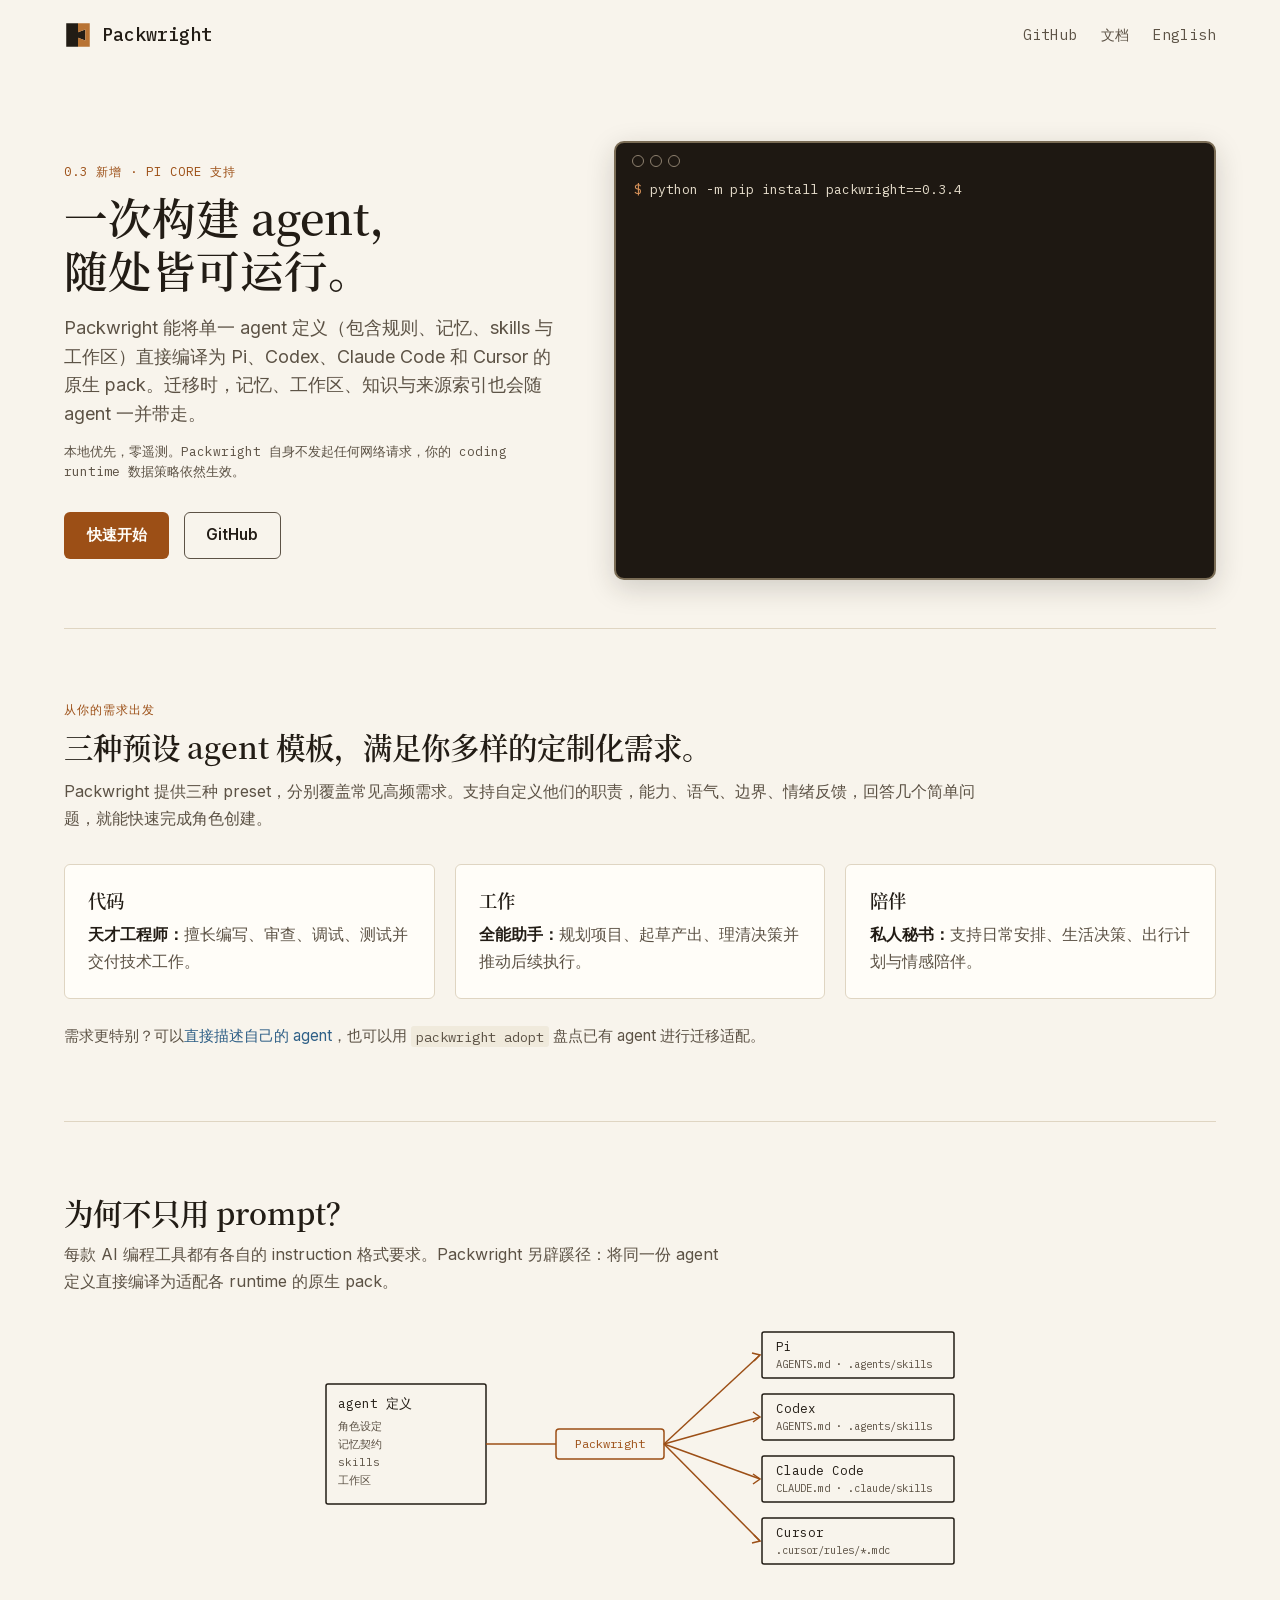
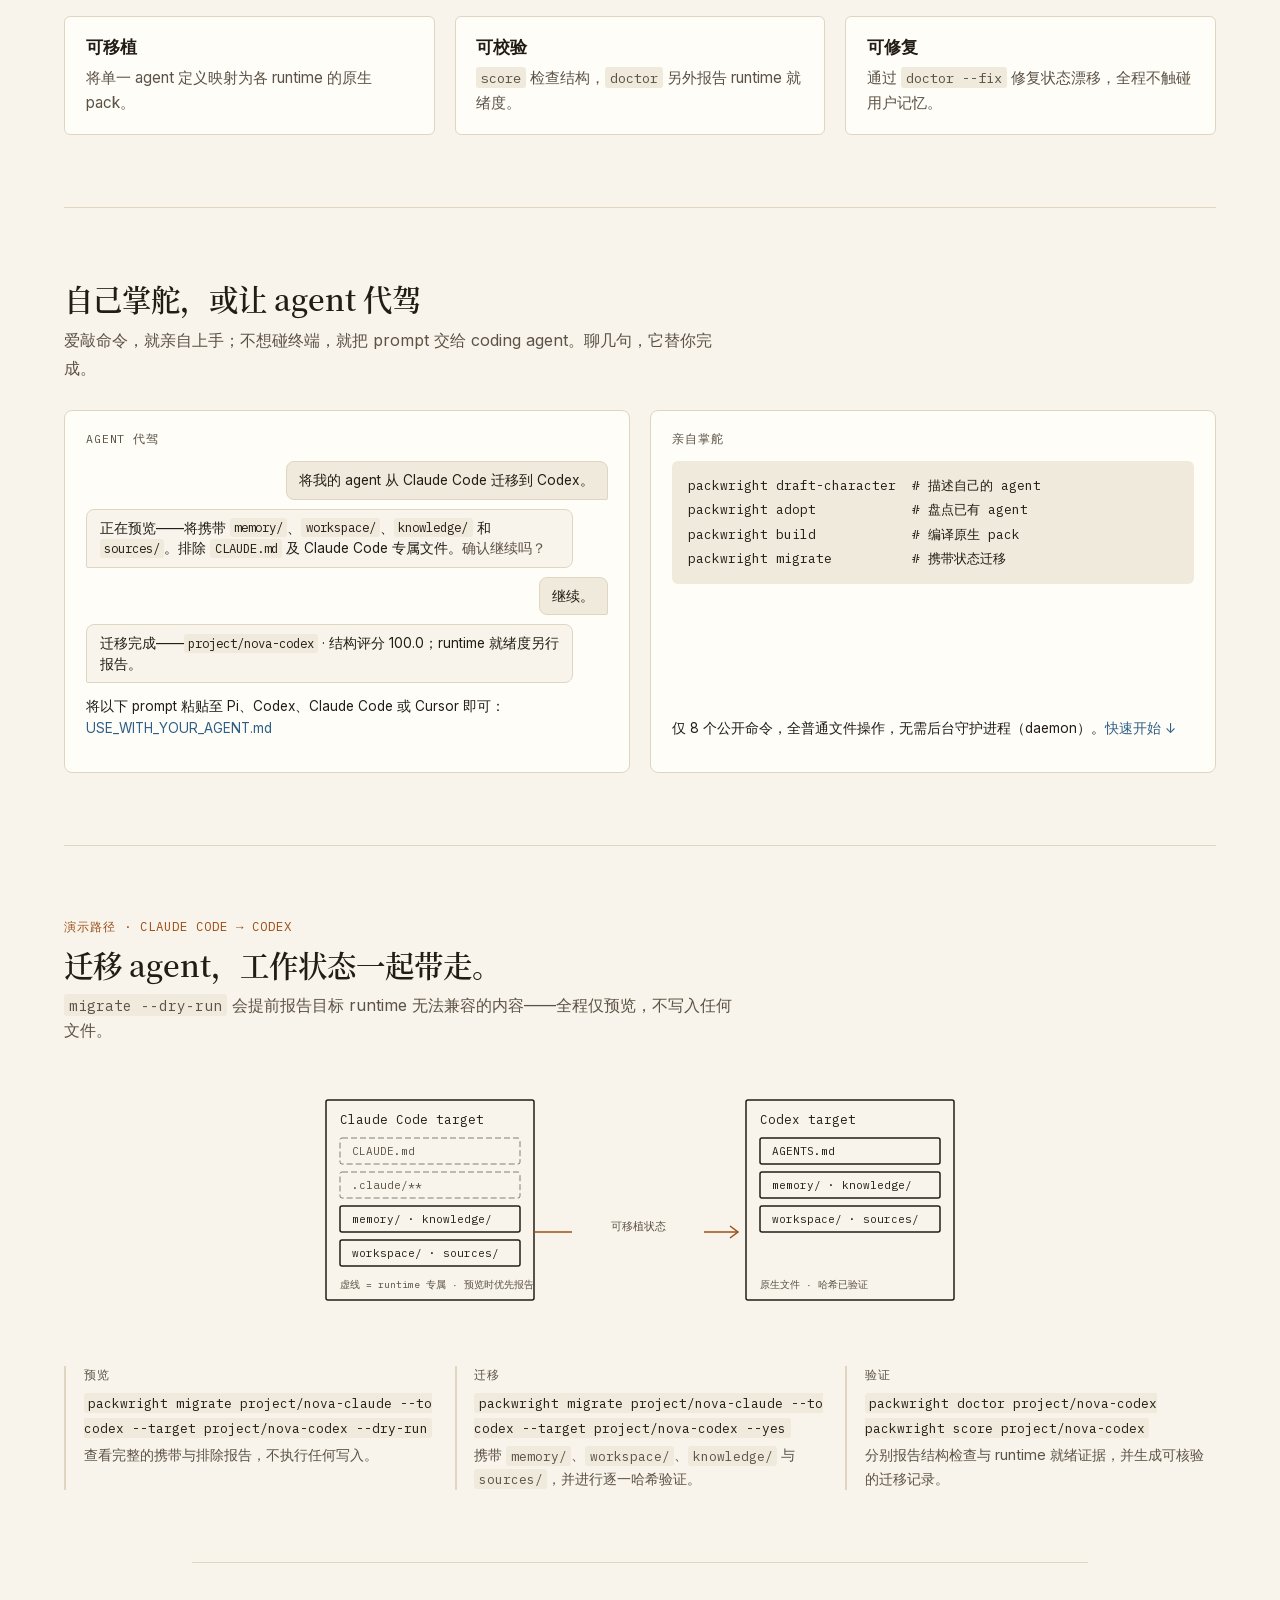
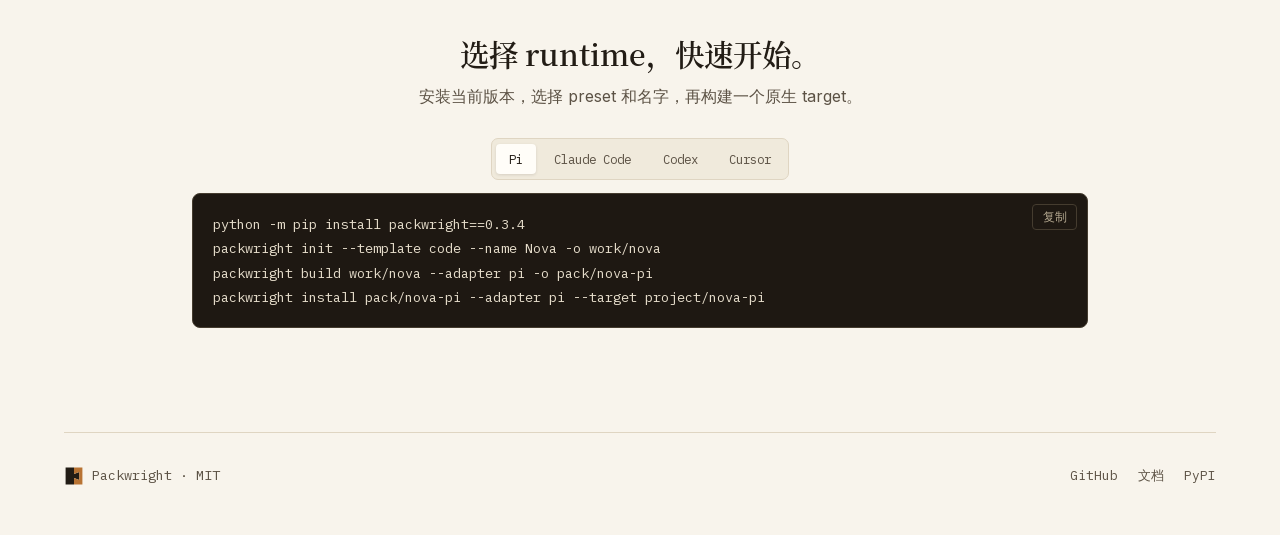
==== commit fbf22352: "fix: harden Emotion Engine rc.3 integration" ====
--- a/site/zh-CN.html
+++ b/site/zh-CN.html
@@ -326,7 +326,7 @@
     </div>
     <div class="codeblock" id="quickstart-panel" role="tabpanel" aria-labelledby="runtime-pi">
       <button class="copybtn" id="copyqs" data-idle-label="复制" data-copied-label="已复制" aria-label="复制快速开始命令">复制</button>
-      <pre id="qs-code">python -m pip install packwright==0.3.3
+      <pre id="qs-code">python -m pip install packwright==0.3.4
 packwright init --template code --name Nova -o work/nova
 packwright build work/nova --adapter pi -o pack/nova-pi
 packwright install pack/nova-pi --adapter pi --target project/nova-pi</pre>
@@ -344,7 +344,7 @@
     <div class="flinks">
       <a href="https://github.com/pioneerjeff-labs/packwright">GitHub</a>
       <a href="https://github.com/pioneerjeff-labs/packwright/blob/main/docs/CLI.md">文档</a>
-      <a href="https://pypi.org/project/packwright/0.3.3/">PyPI</a>
+      <a href="https://pypi.org/project/packwright/0.3.4/">PyPI</a>
     </div>
   </footer>
 </div>
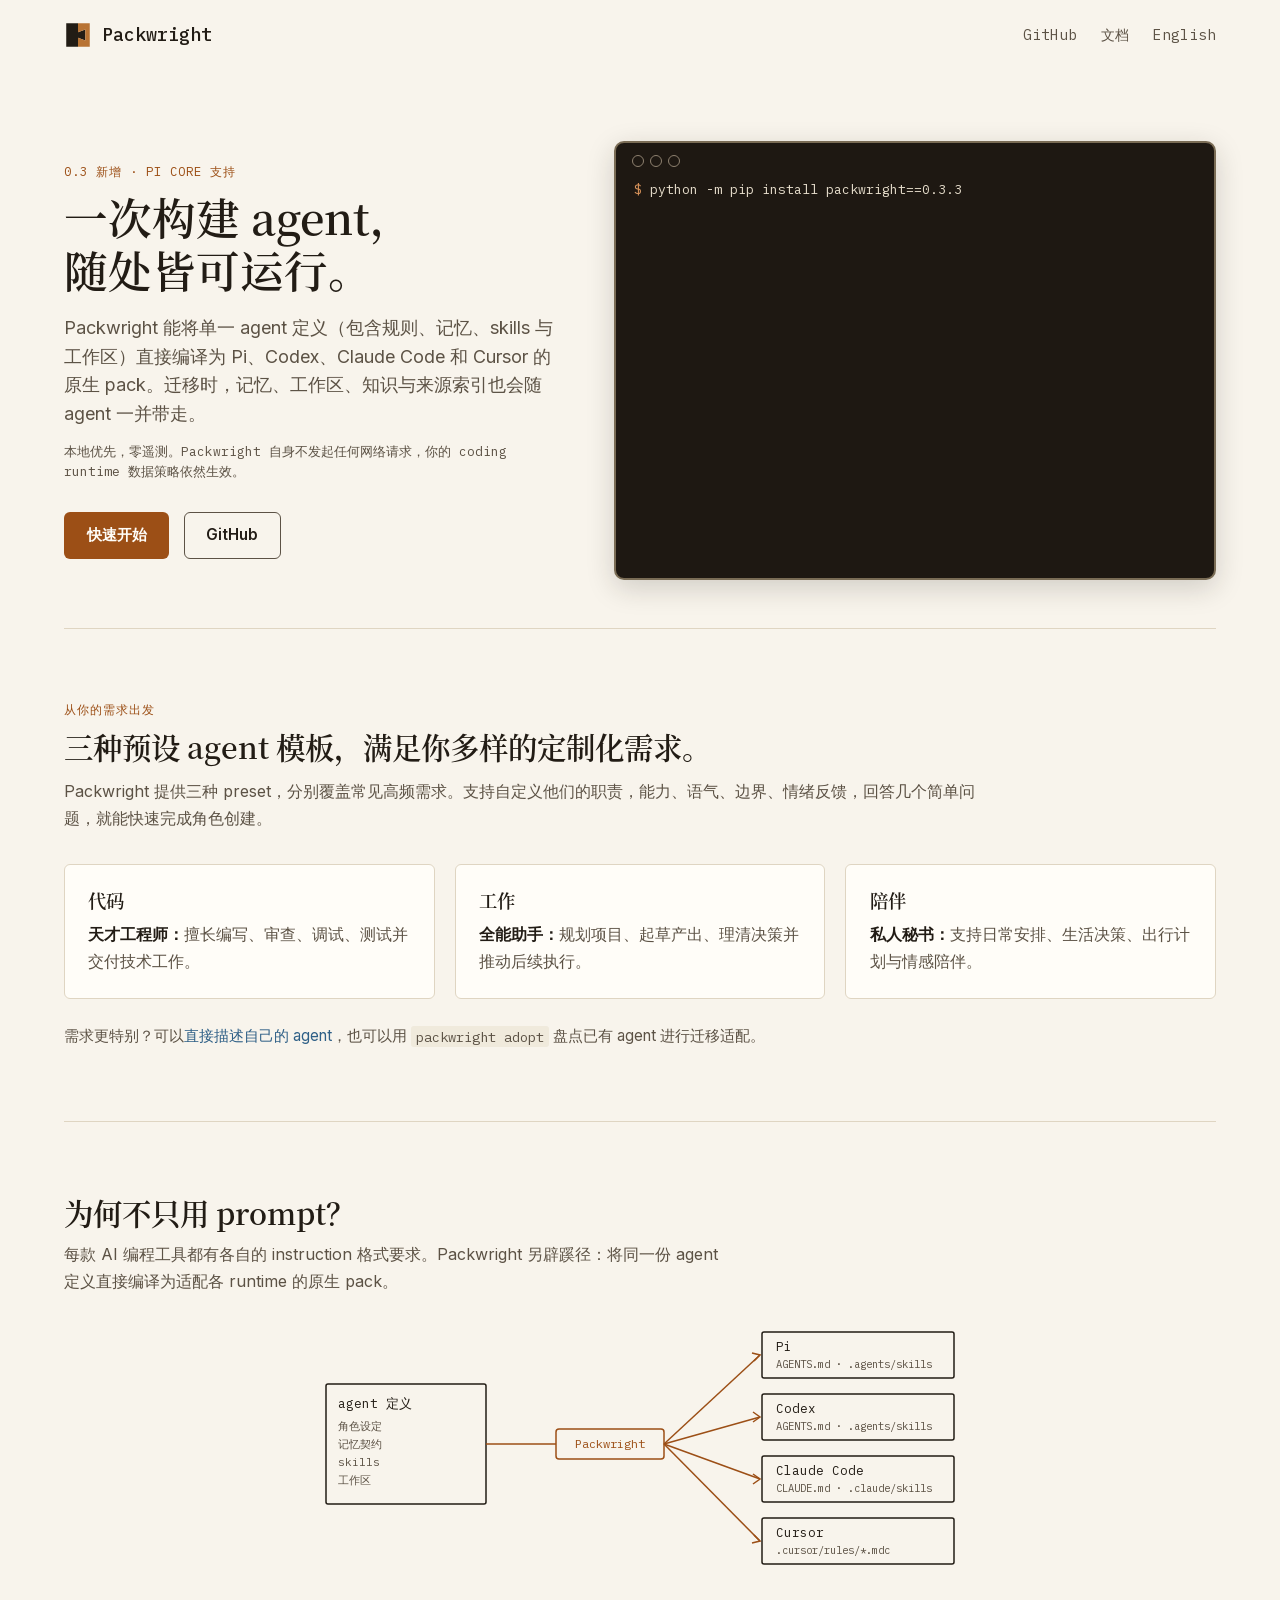
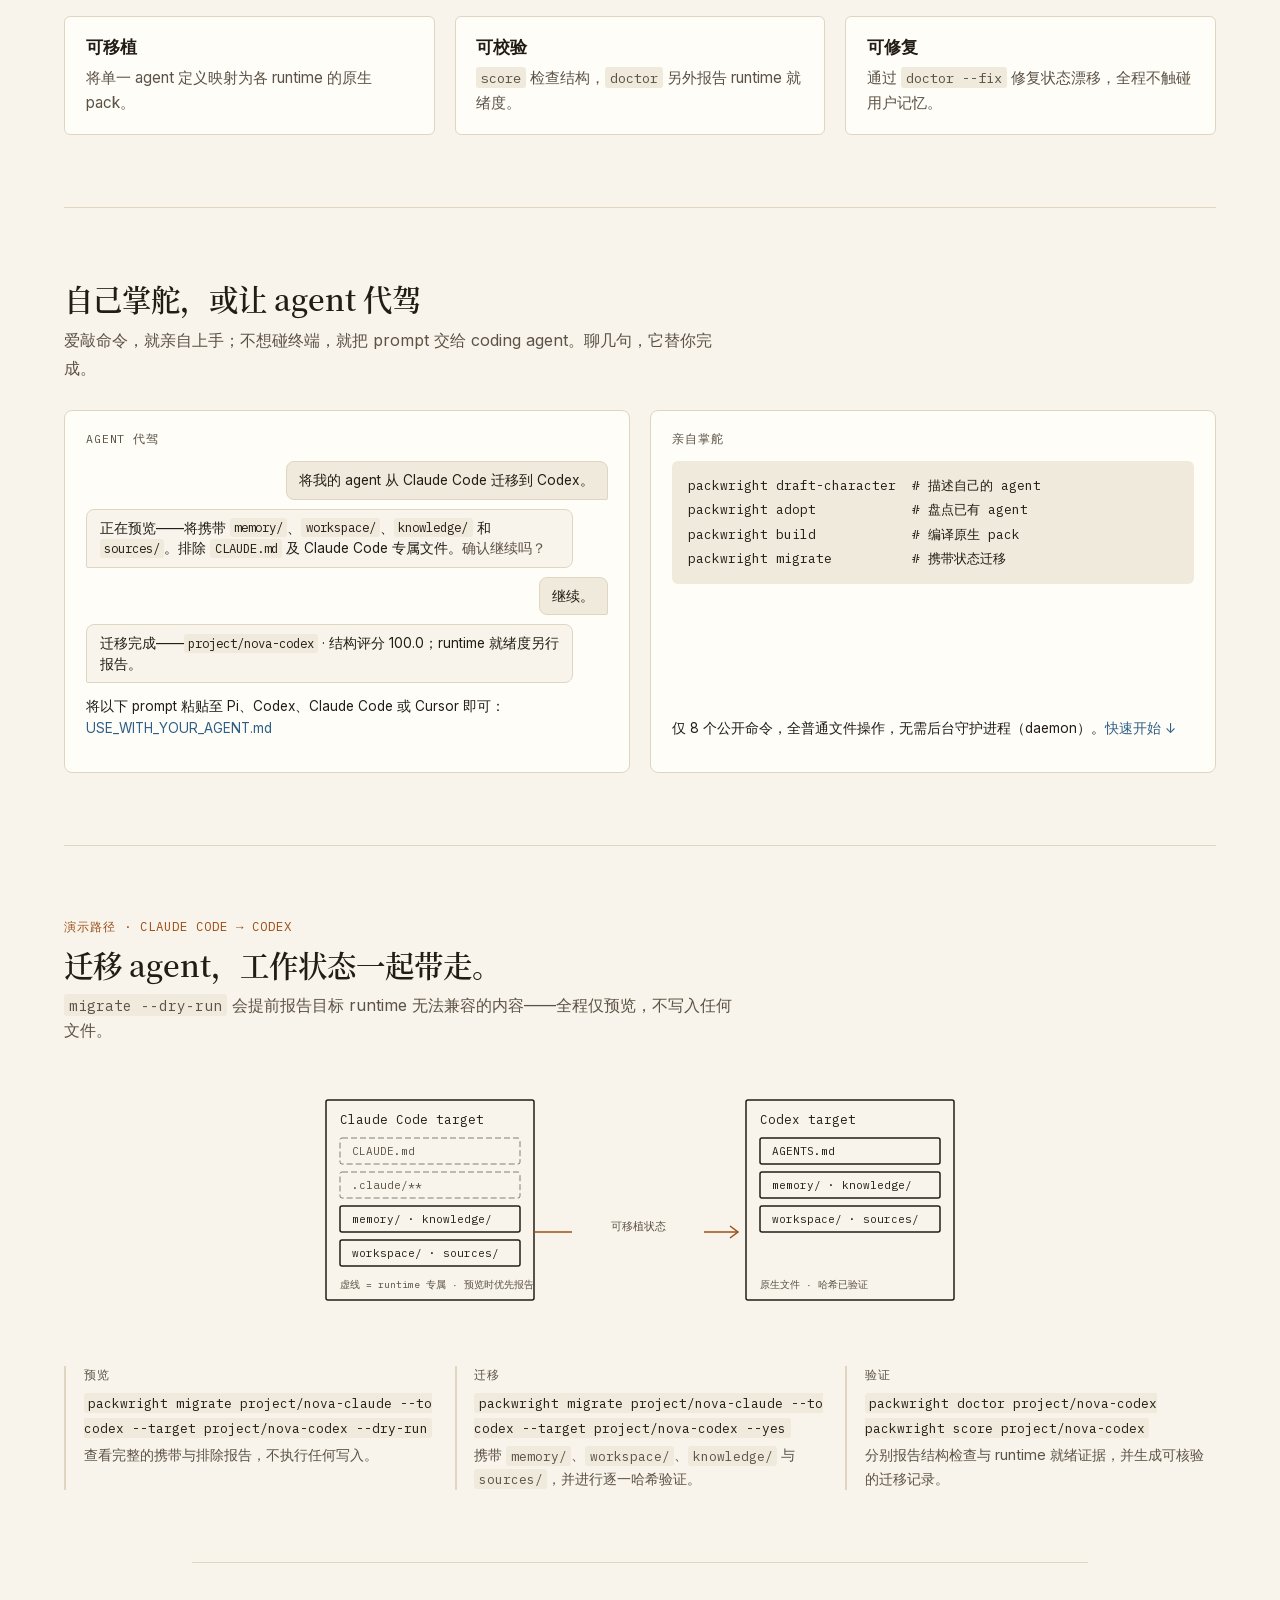
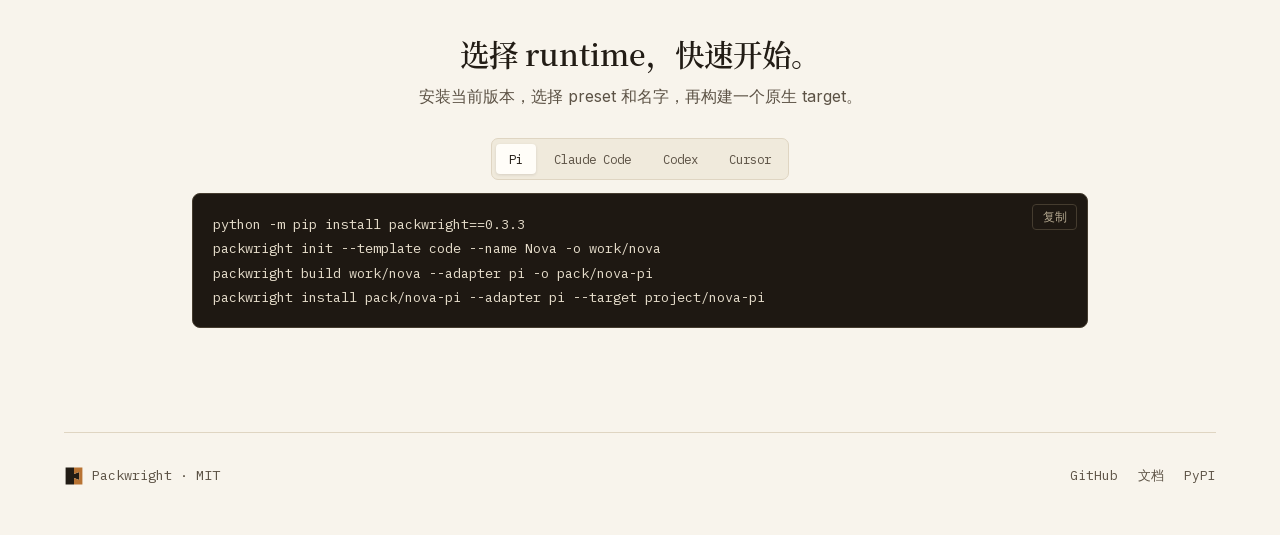
==== commit 519633ab: "Close Packwright sidecar bridge release blockers" ====
--- a/site/zh-CN.html
+++ b/site/zh-CN.html
@@ -326,7 +326,7 @@
     </div>
     <div class="codeblock" id="quickstart-panel" role="tabpanel" aria-labelledby="runtime-pi">
       <button class="copybtn" id="copyqs" data-idle-label="复制" data-copied-label="已复制" aria-label="复制快速开始命令">复制</button>
-      <pre id="qs-code">python -m pip install packwright==0.3.4
+      <pre id="qs-code">python -m pip install packwright==0.3.3
 packwright init --template code --name Nova -o work/nova
 packwright build work/nova --adapter pi -o pack/nova-pi
 packwright install pack/nova-pi --adapter pi --target project/nova-pi</pre>
@@ -344,7 +344,7 @@
     <div class="flinks">
       <a href="https://github.com/pioneerjeff-labs/packwright">GitHub</a>
       <a href="https://github.com/pioneerjeff-labs/packwright/blob/main/docs/CLI.md">文档</a>
-      <a href="https://pypi.org/project/packwright/0.3.4/">PyPI</a>
+      <a href="https://pypi.org/project/packwright/0.3.3/">PyPI</a>
     </div>
   </footer>
 </div>
